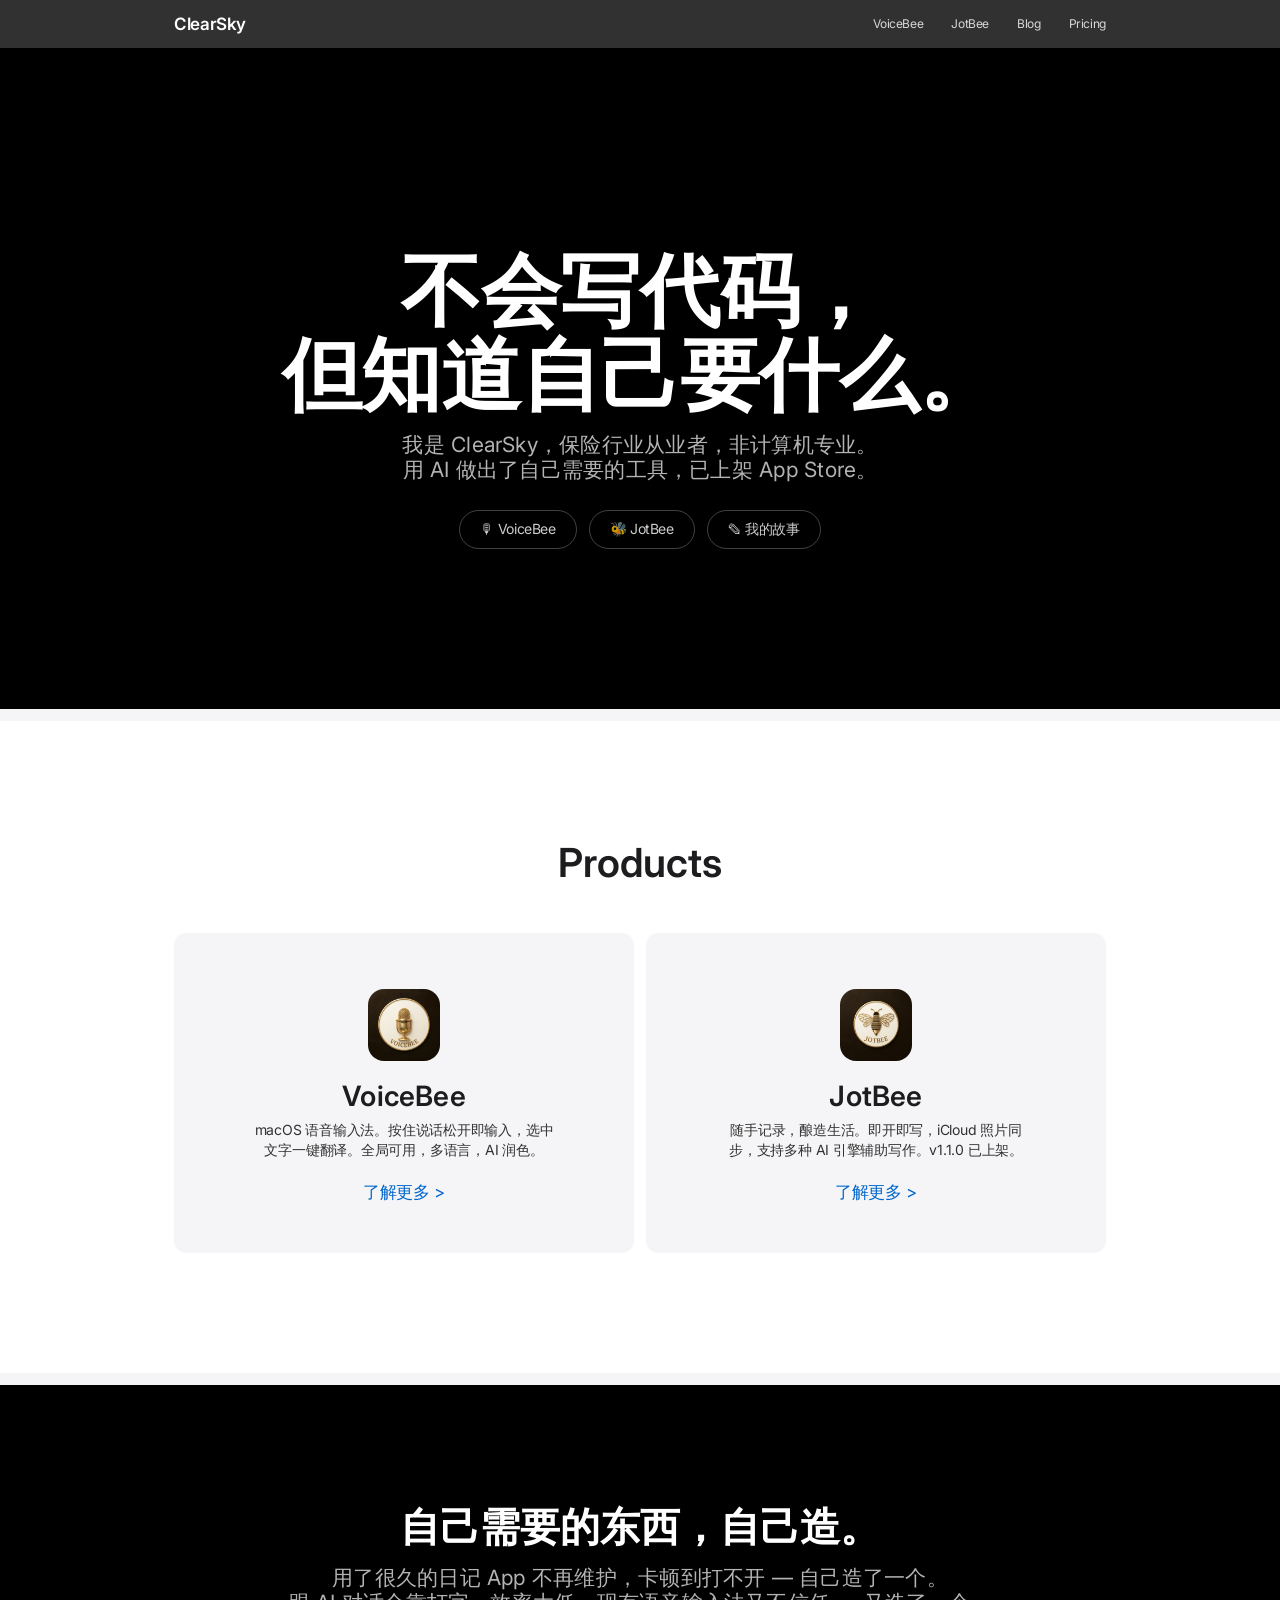
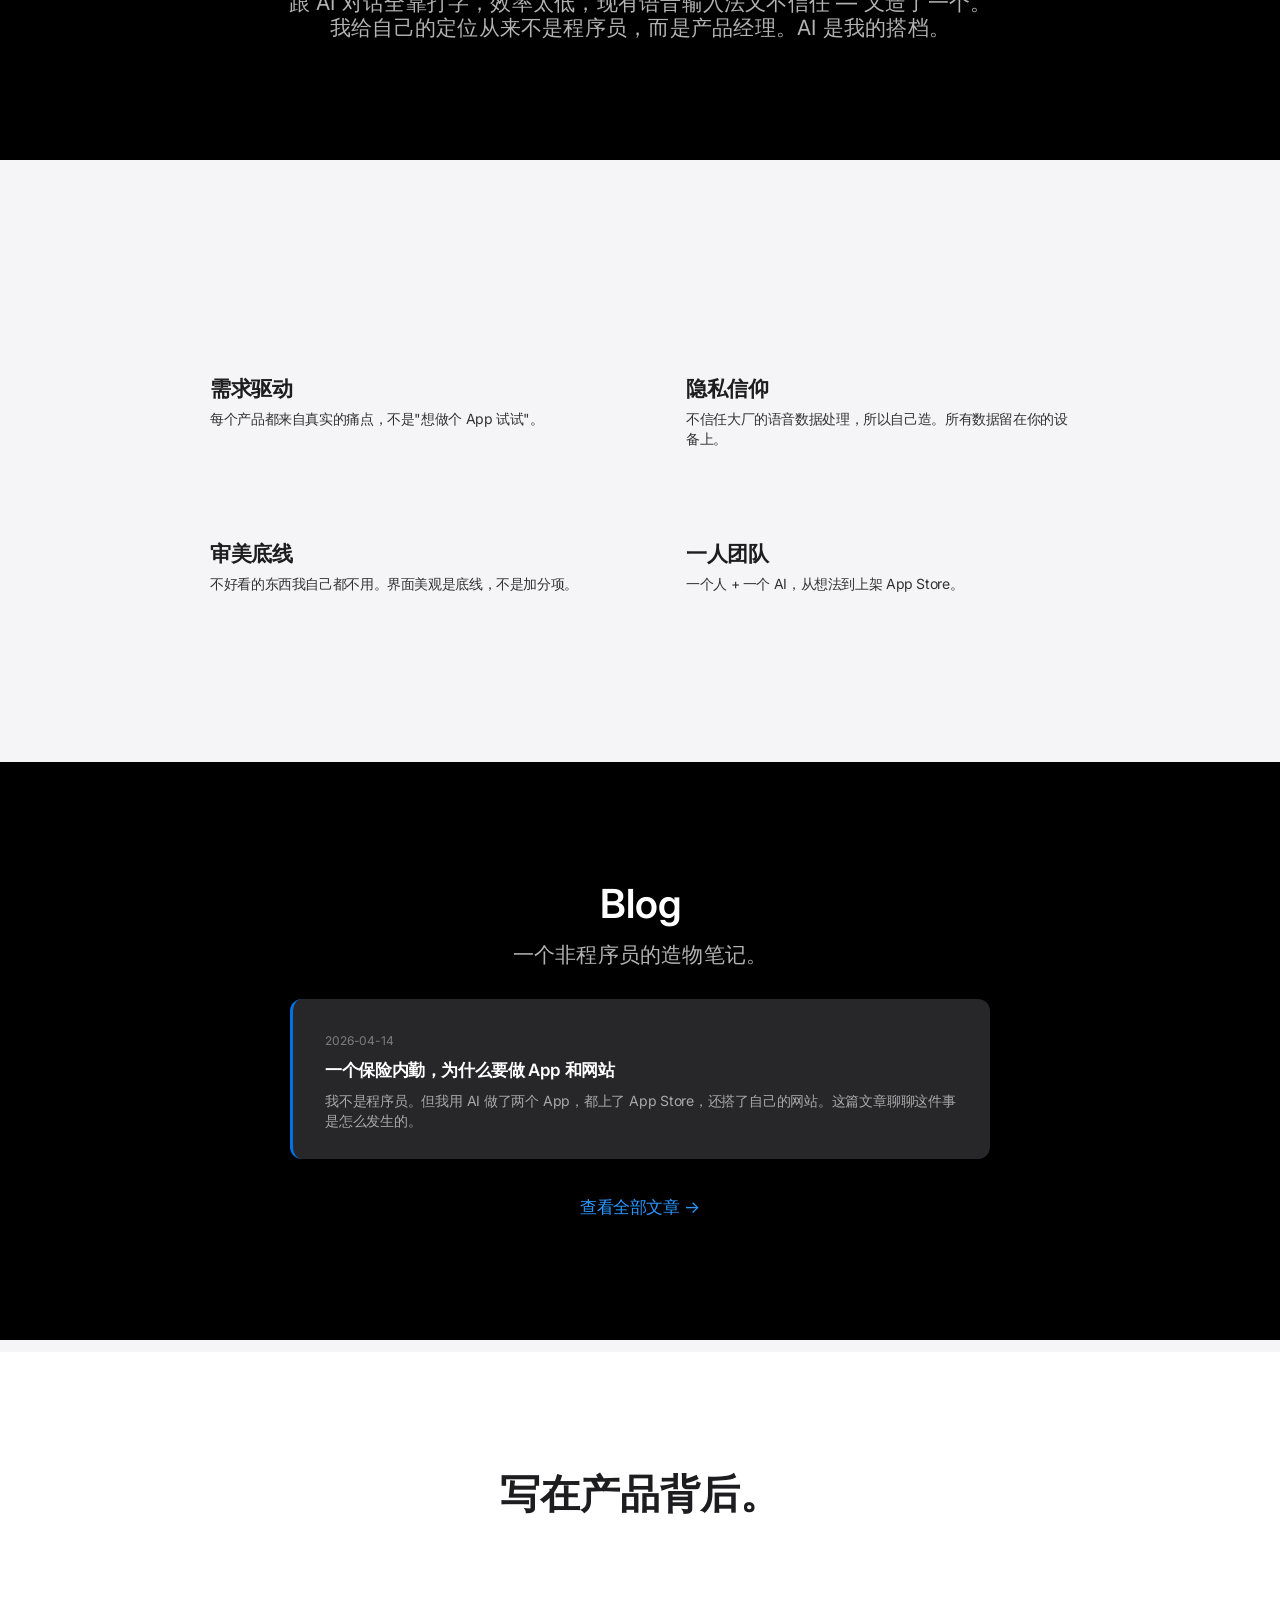
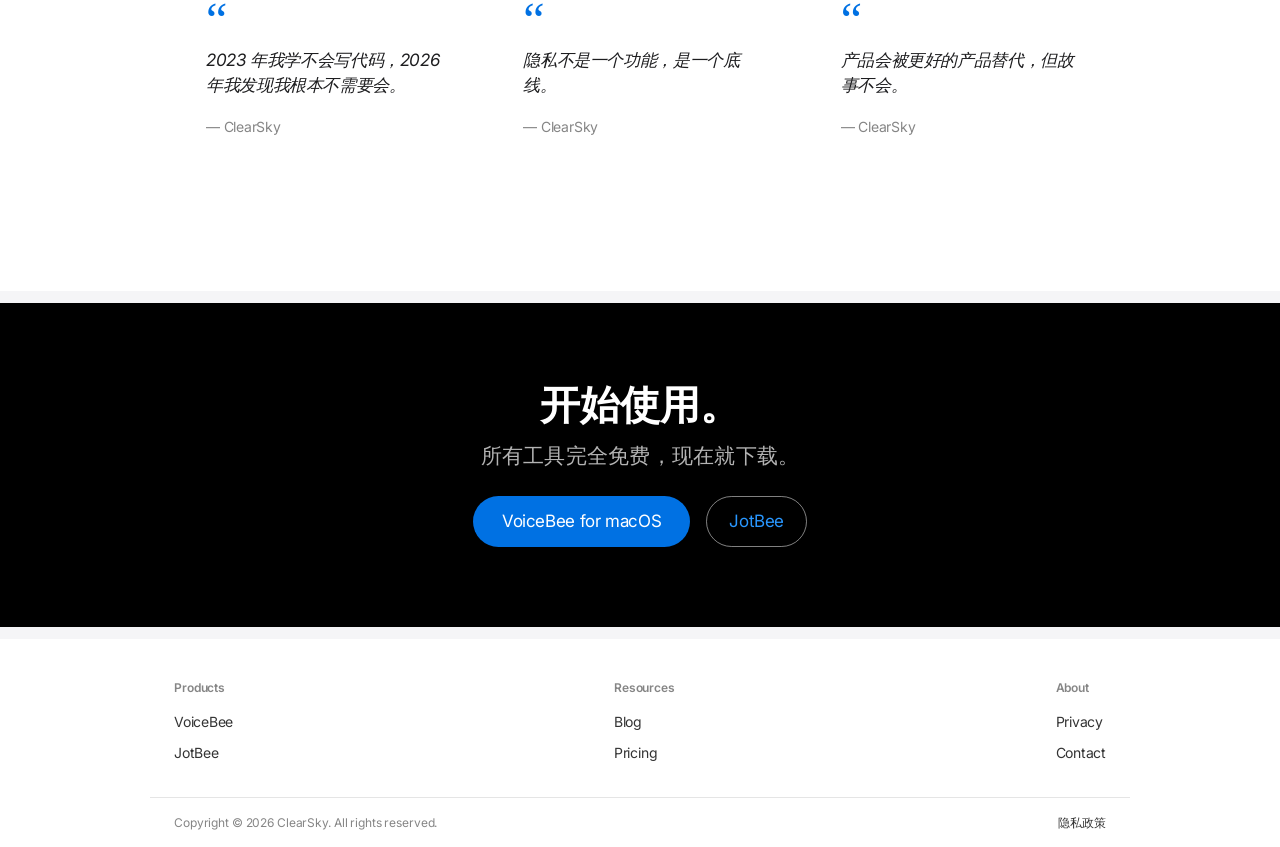
==== index.html @ c4573d0b "JotBee v1.1.0 产品描述更新：iCloud照片同步 Co-Authored-By: Claude Opus 4.6 <noreply@anthropic.com>" ====
<!DOCTYPE html>
<html lang="zh-CN">
<head>
    <meta charset="UTF-8">
    <meta name="viewport" content="width=device-width, initial-scale=1.0">
    <title>ClearSky — 不会写代码，但知道自己要什么</title>
    <meta name="description" content="ClearSky，保险行业从业者，非计算机专业。不会写代码，用 AI 做出了自己需要的工具。VoiceBee 语音输入法、JotBee 日记 App，已上架 App Store。">
    <meta name="keywords" content="ClearSky,AI开发,非程序员做App,VoiceBee,JotBee,语音输入法,日记app,AI时代,职业转型">
    <link rel="icon" href="/favicon.svg" type="image/svg+xml">
    <link rel="apple-touch-icon" href="/apple-touch-icon.png">
    <meta name="theme-color" content="#000000">
    <link rel="canonical" href="https://tangzhihong.com/">
    <meta property="og:title" content="ClearSky — 不会写代码，但知道自己要什么">
    <meta property="og:description" content="非科班，不会写代码，用 AI 做出了上架 App Store 的产品。">
    <meta property="og:type" content="website">
    <meta property="og:url" content="https://tangzhihong.com/">
    <meta property="og:image" content="https://tangzhihong.com/og-image.svg">
    <meta property="og:site_name" content="ClearSky">
    <meta property="og:locale" content="zh_CN">
    <meta name="twitter:card" content="summary_large_image">
    <meta name="twitter:title" content="ClearSky — 不会写代码，但知道自己要什么">
    <meta name="twitter:description" content="非科班，不会写代码，用 AI 做出了上架 App Store 的产品。">
    <meta name="twitter:image" content="https://tangzhihong.com/og-image.svg">
    <link rel="stylesheet" href="style.css">
</head>
<body>

    <a href="#main" class="skip-nav">跳到主要内容</a>

    <div class="nav"><div class="nav-inner">
        <a href="./" class="nav-logo">ClearSky</a>
        <button class="nav-toggle" aria-label="Menu"><span></span><span></span><span></span></button>
        <div class="nav-links">
            <a href="voicebee/">VoiceBee</a>
            <a href="https://jotbee.app">JotBee</a>
            <a href="blog/">Blog</a>
            <a href="pricing/">Pricing</a>
        </div>
    </div></div>

    <main id="main">

    <!-- Hero — Dark -->
    <div class="section section-dark">
        <div class="section-inner">
            <div class="hero">
                <h1 class="headline-hero">不会写代码，<br>但知道自己要什么。</h1>
                <p class="subtitle">我是 ClearSky，保险行业从业者，非计算机专业。<br>用 AI 做出了自己需要的工具，已上架 App Store。</p>
                <div class="hero-products">
                    <a href="voicebee/" class="hero-product-tag">&#127897; VoiceBee</a>
                    <a href="https://jotbee.app" class="hero-product-tag">&#128029; JotBee</a>
                    <a href="blog/hello-world.html" class="hero-product-tag">&#9998; 我的故事</a>
                </div>
            </div>
        </div>
    </div>

    <!-- Products — White -->
    <div class="section section-white">
        <div class="section-inner">
            <h2 class="headline-section">Products</h2>
            <div class="product-tiles">
                <a href="voicebee/" class="product-tile">
                    <img src="voicebee/icon-web.png" alt="VoiceBee" class="product-tile-appicon">
                    <h3>VoiceBee</h3>
                    <p>macOS 语音输入法。按住说话松开即输入，选中文字一键翻译。全局可用，多语言，AI 润色。</p>
                    <span class="tile-link">了解更多 &gt;</span>
                </a>
                <a href="https://jotbee.app" class="product-tile">
                    <img src="babyjournal/icon-web.png" alt="JotBee" class="product-tile-appicon">
                    <h3>JotBee</h3>
                    <p>随手记录，酿造生活。即开即写，iCloud 照片同步，支持多种 AI 引擎辅助写作。v1.1.0 已上架。</p>
                    <span class="tile-link">了解更多 &gt;</span>
                </a>
            </div>
        </div>
    </div>

    <!-- About — Dark (价值主张) -->
    <div class="section section-dark">
        <div class="section-inner fade-in">
            <h2 class="headline-section">自己需要的东西，自己造。</h2>
            <p class="subtitle">用了很久的日记 App 不再维护，卡顿到打不开 — 自己造了一个。<br>跟 AI 对话全靠打字，效率太低，现有语音输入法又不信任 — 又造了一个。<br>我给自己的定位从来不是程序员，而是产品经理。AI 是我的搭档。</p>
        </div>
    </div>

    <!-- Values — Light (参考型网格) -->
    <div class="section section-light">
        <div class="section-inner">
            <div class="values-grid">
                <div class="value-card">
                    <h3>需求驱动</h3>
                    <p>每个产品都来自真实的痛点，不是"想做个 App 试试"。</p>
                </div>
                <div class="value-card">
                    <h3>隐私信仰</h3>
                    <p>不信任大厂的语音数据处理，所以自己造。所有数据留在你的设备上。</p>
                </div>
                <div class="value-card">
                    <h3>审美底线</h3>
                    <p>不好看的东西我自己都不用。界面美观是底线，不是加分项。</p>
                </div>
                <div class="value-card">
                    <h3>一人团队</h3>
                    <p>一个人 + 一个 AI，从想法到上架 App Store。</p>
                </div>
            </div>
        </div>
    </div>

    <!-- Blog — Dark -->
    <div class="section section-dark">
        <div class="section-inner">
            <h2 class="headline-section">Blog</h2>
            <p class="subtitle">一个非程序员的造物笔记。</p>
            <div class="blog-list">
                <a href="blog/hello-world.html" class="blog-item">
                    <span class="blog-date">2026-04-14</span>
                    <h3>一个保险内勤，为什么要做 App 和网站</h3>
                    <p>我不是程序员。但我用 AI 做了两个 App，都上了 App Store，还搭了自己的网站。这篇文章聊聊这件事是怎么发生的。</p>
                </a>
            </div>
            <a href="blog/" class="link-more" style="margin-top:24px">查看全部文章 &rarr;</a>
        </div>
    </div>

    <!-- Quotes — White -->
    <div class="section section-white">
        <div class="section-inner">
            <h2 class="headline-section">写在产品背后。</h2>
            <div class="testimonials">
                <div class="testimonial-item">
                    <div class="testimonial-quote">&ldquo;</div>
                    <p class="testimonial-text">2023 年我学不会写代码，2026 年我发现我根本不需要会。</p>
                    <span class="testimonial-name">— ClearSky</span>
                </div>
                <div class="testimonial-item">
                    <div class="testimonial-quote">&ldquo;</div>
                    <p class="testimonial-text">隐私不是一个功能，是一个底线。</p>
                    <span class="testimonial-name">— ClearSky</span>
                </div>
                <div class="testimonial-item">
                    <div class="testimonial-quote">&ldquo;</div>
                    <p class="testimonial-text">产品会被更好的产品替代，但故事不会。</p>
                    <span class="testimonial-name">— ClearSky</span>
                </div>
            </div>
        </div>
    </div>

    <!-- CTA — Dark -->
    <div class="section section-dark" style="padding:80px 0">
        <div class="section-inner" style="text-align:center">
            <h2 class="headline-section">开始使用。</h2>
            <p class="subtitle">所有工具完全免费，现在就下载。</p>
            <div class="cta-group">
                <a href="voicebee/" class="btn-primary">VoiceBee for macOS</a>
                <a href="https://jotbee.app" class="btn-pill">JotBee</a>
            </div>
        </div>
    </div>

    </main>

    <!-- Footer -->
    <div class="footer">
        <div class="footer-inner">
            <div class="footer-col">
                <h4>Products</h4>
                <a href="voicebee/">VoiceBee</a>
                <a href="https://jotbee.app">JotBee</a>
            </div>
            <div class="footer-col">
                <h4>Resources</h4>
                <a href="blog/">Blog</a>
                <a href="pricing/">Pricing</a>
            </div>
            <div class="footer-col">
                <h4>About</h4>
                <a href="privacy.html">Privacy</a>
                <a href="mailto:hi@tangzhihong.com">Contact</a>
            </div>
        </div>
        <div class="footer-legal">
            <span>Copyright &copy; 2026 ClearSky. All rights reserved.</span>
            <div class="footer-legal-links">
                <a href="privacy.html">隐私政策</a>
            </div>
        </div>
    </div>

    <script>
    const obs = new IntersectionObserver((entries) => {
        entries.forEach(e => { if (e.isIntersecting) { e.target.classList.add('visible'); obs.unobserve(e.target) } })
    }, { threshold: 0.15 });
    document.querySelectorAll('.fade-in').forEach(el => obs.observe(el));
    const toggle = document.querySelector('.nav-toggle');
    const links = document.querySelector('.nav-links');
    if (toggle) toggle.addEventListener('click', () => { toggle.classList.toggle('open'); links.classList.toggle('open') });
    </script>
</body>
</html>
---- style.css ----
/* ===== Apple-Inspired Design System ===== */
/* Reference: DESIGN.md — SF Pro, cinematic sections, binary light/dark rhythm */

@import url('https://fonts.googleapis.com/css2?family=Inter:wght@300;400;500;600;700&display=swap');

*, *::before, *::after { margin: 0; padding: 0; box-sizing: border-box }

:root {
    /* Apple Color System */
    --black: #000000;
    --white: #ffffff;
    --gray-bg: #f5f5f7;
    --text-primary: #1d1d1f;
    --text-secondary: rgba(0, 0, 0, 0.8);
    --text-tertiary: rgba(0, 0, 0, 0.48);
    --accent: #0071e3;
    --accent-hover: #0077ed;
    --link-light: #0066cc;
    --link-dark: #2997ff;

    /* Surfaces */
    --dark-surface: #1d1d1f;
    --card-shadow: rgba(0, 0, 0, 0.22) 3px 5px 30px 0px;

    /* Typography — SF Pro fallback chain */
    --font-display: 'SF Pro Display', 'Inter', -apple-system, BlinkMacSystemFont, 'Helvetica Neue', sans-serif;
    --font-text: 'SF Pro Text', 'Inter', -apple-system, BlinkMacSystemFont, 'Helvetica Neue', sans-serif;

    /* Layout */
    --max-width: 980px;
    --section-padding: 120px 0;
}

html { scroll-behavior: smooth }

body {
    font-family: var(--font-text);
    font-size: 17px;
    line-height: 1.47;
    letter-spacing: -0.374px;
    color: var(--text-primary);
    background: var(--gray-bg);
    -webkit-font-smoothing: antialiased;
    -moz-osx-font-smoothing: grayscale;
}

a { color: inherit; text-decoration: none }
img { max-width: 100%; height: auto; display: block }

/* ===== Skip Navigation (Accessibility) ===== */

.skip-nav {
    position: absolute;
    top: -100%;
    left: 16px;
    z-index: 200;
    background: var(--accent);
    color: var(--white);
    padding: 8px 16px;
    border-radius: 0 0 8px 8px;
    font-size: 14px;
    font-weight: 600;
    transition: top .2s;
}

.skip-nav:focus { top: 0 }

/* ===== Navigation — Glass Effect ===== */

.nav {
    position: sticky;
    top: 0;
    z-index: 100;
    background: rgba(0, 0, 0, 0.8);
    backdrop-filter: saturate(180%) blur(20px);
    -webkit-backdrop-filter: saturate(180%) blur(20px);
    height: 48px;
}

.nav-inner {
    max-width: var(--max-width);
    margin: 0 auto;
    padding: 0 24px;
    height: 48px;
    display: flex;
    align-items: center;
    justify-content: space-between;
}

.nav-logo {
    font-family: var(--font-display);
    font-size: 17px;
    font-weight: 600;
    color: var(--white);
    letter-spacing: -0.374px;
}

.nav-links { display: flex; gap: 28px }

.nav-links a {
    font-size: 12px;
    font-weight: 400;
    color: rgba(255, 255, 255, 0.8);
    transition: color .2s;
}

.nav-links a:hover { color: var(--white) }
.nav-links a.active { color: var(--white) }

/* ===== Sections — Content-Driven Layout ===== */

.section {
    padding: var(--section-padding);
    text-align: center;
}

.section + .section { margin-top: 12px }
.nav + .section { margin-top: 0 }
.product-nav + .section { margin-top: 0 }

.section-dark {
    background: var(--black);
    color: var(--white);
}

.section-light {
    background: var(--gray-bg);
    color: var(--text-primary);
}

.section-white {
    background: var(--white);
    color: var(--text-primary);
}

.section-inner {
    max-width: var(--max-width);
    margin: 0 auto;
    padding: 0 24px;
}

/* ===== Typography — Apple Hierarchy ===== */

.headline-hero {
    font-family: var(--font-display);
    font-size: 80px;
    font-weight: 600;
    line-height: 1.05;
    letter-spacing: -0.4px;
}

.headline-section {
    font-family: var(--font-display);
    font-size: 40px;
    font-weight: 600;
    line-height: 1.10;
    letter-spacing: normal;
    margin-bottom: 16px;
}

.headline-tile {
    font-family: var(--font-display);
    font-size: 28px;
    font-weight: 400;
    line-height: 1.14;
    letter-spacing: 0.196px;
}

.subtitle {
    font-family: var(--font-display);
    font-size: 21px;
    font-weight: 400;
    line-height: 1.19;
    letter-spacing: 0.231px;
    margin-top: 12px;
}

.section-dark .subtitle { color: rgba(255, 255, 255, 0.7) }
.section-light .subtitle,
.section-white .subtitle { color: var(--text-secondary) }

.body-text {
    font-family: var(--font-text);
    font-size: 17px;
    font-weight: 400;
    line-height: 1.47;
    letter-spacing: -0.374px;
}

.caption {
    font-family: var(--font-text);
    font-size: 14px;
    font-weight: 400;
    line-height: 1.43;
    letter-spacing: -0.224px;
    color: var(--text-tertiary);
}

.section-dark .caption { color: rgba(255, 255, 255, 0.5) }

/* ===== Hero ===== */

.hero {
    padding: 80px 0 40px;
    text-align: center;
}

.hero .headline-hero { margin-bottom: 0 }

.hero .subtitle {
    margin-top: 16px;
    max-width: 600px;
    margin-left: auto;
    margin-right: auto;
}

.hero-screenshot {
    margin-top: 48px;
    max-width: 90%;
    margin-left: auto;
    margin-right: auto;
}

.hero-screenshot img {
    width: 100%;
    border-radius: 8px;
    box-shadow: var(--card-shadow);
}

.app-icon-hero {
    width: 96px;
    height: 96px;
    border-radius: 22px;
    margin: 0 auto 24px;
    display: block;
}

/* ===== Buttons & CTAs ===== */

.cta-group {
    display: flex;
    justify-content: center;
    gap: 16px;
    margin-top: 28px;
    flex-wrap: wrap;
}

.btn-primary {
    display: inline-flex;
    align-items: center;
    gap: 8px;
    font-family: var(--font-text);
    font-size: 17px;
    font-weight: 400;
    color: var(--white);
    background: var(--accent);
    padding: 12px 28px;
    border-radius: 980px;
    border: 1px solid transparent;
    transition: background .3s;
    cursor: pointer;
}

.btn-primary:hover { background: var(--accent-hover) }

.btn-primary svg { width: 15px; height: 15px }

.btn-dark {
    background: var(--dark-surface);
    color: var(--white);
}

.btn-dark:hover { background: #2d2d2f }

.btn-pill {
    display: inline-flex;
    align-items: center;
    gap: 6px;
    font-family: var(--font-text);
    font-size: 17px;
    font-weight: 400;
    padding: 8px 22px;
    border-radius: 980px;
    border: 1px solid var(--link-light);
    color: var(--link-light);
    background: transparent;
    transition: all .2s;
    cursor: pointer;
}

.btn-pill:hover {
    background: var(--accent);
    color: var(--white);
    border-color: var(--accent);
}

.section-dark .btn-pill {
    border-color: rgba(255, 255, 255, 0.5);
    color: var(--link-dark);
}

.section-dark .btn-pill:hover {
    background: var(--white);
    color: var(--black);
    border-color: var(--white);
}

.link-more {
    font-size: 17px;
    color: var(--link-light);
    display: inline-flex;
    align-items: center;
    gap: 4px;
    margin-top: 16px;
}

.link-more:hover { text-decoration: underline }

.section-dark .link-more { color: var(--link-dark) }

.meta { font-size: 12px; color: var(--text-tertiary); margin-top: 8px }
.section-dark .meta { color: rgba(255, 255, 255, 0.4) }

/* ===== Screenshot Display ===== */

.screenshot-showcase {
    margin-top: 56px;
    max-width: 100%;
}

.screenshot-showcase img {
    width: 100%;
    max-width: 800px;
    margin: 0 auto;
    border-radius: 8px;
}

.section-dark .screenshot-showcase img {
    box-shadow: none;
}

.section-light .screenshot-showcase img,
.section-white .screenshot-showcase img {
    box-shadow: var(--card-shadow);
}

.screenshot-grid {
    display: grid;
    grid-template-columns: 1fr 1fr;
    gap: 32px;
    margin-top: 48px;
    align-items: start;
}

.screenshot-grid img {
    width: 100%;
    max-width: 280px;
    margin: 0 auto;
    border-radius: 8px;
}

.screenshot-caption {
    font-size: 14px;
    color: var(--text-tertiary);
    margin-top: 12px;
    letter-spacing: -0.224px;
}

.section-dark .screenshot-caption { color: rgba(255, 255, 255, 0.5) }

/* ===== Feature Grid — Minimal ===== */

.features-grid {
    display: grid;
    grid-template-columns: repeat(3, 1fr);
    gap: 20px;
    text-align: left;
    margin-top: 48px;
}

.feature-item {
    padding: 32px;
    background: var(--white);
    border-radius: 12px;
    transition: transform .3s, box-shadow .3s;
}

.feature-item:hover {
    transform: translateY(-4px);
    box-shadow: 0 8px 24px rgba(0, 0, 0, 0.12);
}

.section-dark .feature-item {
    background: #272729;
}

.feature-icon {
    font-size: 28px;
    margin-bottom: 16px;
}

.feature-title {
    font-family: var(--font-display);
    font-size: 21px;
    font-weight: 600;
    line-height: 1.19;
    letter-spacing: 0.231px;
    margin-bottom: 8px;
}

.feature-desc {
    font-size: 14px;
    line-height: 1.43;
    letter-spacing: -0.224px;
    color: var(--text-secondary);
}

.section-dark .feature-desc { color: rgba(255, 255, 255, 0.6) }

/* ===== Values / Selling Points ===== */

.values-grid {
    display: grid;
    grid-template-columns: 1fr 1fr;
    gap: 20px;
    margin-top: 48px;
    text-align: left;
}

.value-card {
    padding: 36px;
    border-radius: 12px;
    background: var(--gray-bg);
}

.section-dark .value-card {
    background: #272729;
}

.value-card h3 {
    font-family: var(--font-display);
    font-size: 21px;
    font-weight: 600;
    line-height: 1.19;
    margin-bottom: 8px;
}

.value-card p {
    font-size: 14px;
    line-height: 1.43;
    color: var(--text-secondary);
}

.section-dark .value-card p { color: rgba(255, 255, 255, 0.6) }

/* ===== Steps ===== */

.steps-list {
    max-width: 600px;
    margin: 48px auto 0;
    counter-reset: s;
    text-align: left;
}

.step-row {
    display: flex;
    gap: 20px;
    padding: 24px 0;
    border-bottom: 1px solid rgba(0, 0, 0, 0.1);
}

.section-dark .step-row { border-color: rgba(255, 255, 255, 0.1) }
.step-row:last-child { border-bottom: none }

.step-num {
    counter-increment: s;
    flex-shrink: 0;
    width: 36px;
    height: 36px;
    border-radius: 50%;
    background: var(--accent);
    color: var(--white);
    display: flex;
    align-items: center;
    justify-content: center;
    font-size: 14px;
    font-weight: 600;
}

.step-num::after { content: counter(s) }

.step-text h3 {
    font-size: 17px;
    font-weight: 600;
    letter-spacing: -0.374px;
    margin-bottom: 4px;
}

.step-text p {
    font-size: 14px;
    color: var(--text-secondary);
    letter-spacing: -0.224px;
    line-height: 1.43;
}

.section-dark .step-text p { color: rgba(255, 255, 255, 0.6) }

/* ===== Getting Started ===== */

ol.gs {
    max-width: 600px;
    margin: 32px auto 0;
    padding-left: 24px;
    text-align: left;
}

ol.gs li {
    font-size: 17px;
    line-height: 2.2;
    letter-spacing: -0.374px;
}

code {
    font-family: 'SF Mono', Monaco, monospace;
    font-size: 14px;
    background: var(--gray-bg);
    padding: 2px 6px;
    border-radius: 4px;
}

.section-dark code {
    background: #272729;
}

/* ===== Changelog ===== */

.changelog {
    max-width: 700px;
    margin: 32px auto 0;
    text-align: left;
}

.cl-entry {
    padding: 24px 28px;
    background: var(--gray-bg);
    border-radius: 12px;
    margin-bottom: 12px;
}

.section-dark .cl-entry { background: #272729 }

.cl-entry h3 {
    font-size: 17px;
    font-weight: 600;
    margin-bottom: 12px;
    display: flex;
    align-items: center;
    gap: 10px;
    letter-spacing: -0.374px;
}

.cl-date {
    font-size: 12px;
    font-weight: 400;
    color: var(--text-tertiary);
}

.section-dark .cl-date { color: rgba(255, 255, 255, 0.4) }

.cl-entry ul { list-style: none; padding: 0 }

.cl-entry li {
    font-size: 14px;
    color: var(--text-secondary);
    line-height: 2;
    padding-left: 18px;
    position: relative;
    letter-spacing: -0.224px;
}

.section-dark .cl-entry li { color: rgba(255, 255, 255, 0.6) }

.cl-entry li::before {
    content: '\2022';
    position: absolute;
    left: 4px;
    color: var(--accent);
    font-weight: 700;
}

/* ===== Product Cards (Homepage) ===== */

.product-card {
    display: flex;
    align-items: center;
    gap: 24px;
    padding: 36px;
    background: var(--gray-bg);
    border-radius: 12px;
    margin-bottom: 16px;
    transition: box-shadow .3s;
    text-decoration: none;
    color: var(--text-primary);
}

.product-card:hover { box-shadow: var(--card-shadow) }

.product-icon {
    width: 56px;
    height: 56px;
    border-radius: 14px;
    display: flex;
    align-items: center;
    justify-content: center;
    font-size: 24px;
    flex-shrink: 0;
    background: var(--white);
}

.product-body { flex: 1; min-width: 0; text-align: left }

.product-body h3 {
    font-family: var(--font-display);
    font-size: 21px;
    font-weight: 600;
    line-height: 1.19;
    margin-bottom: 6px;
}

.product-body p {
    font-size: 14px;
    color: var(--text-secondary);
    line-height: 1.43;
    letter-spacing: -0.224px;
}

.product-arrow {
    color: var(--accent);
    font-size: 20px;
    flex-shrink: 0;
}

/* ===== Product Tiles (Homepage Grid) ===== */

.product-tiles {
    display: grid;
    grid-template-columns: 1fr 1fr;
    gap: 12px;
    margin-top: 48px;
}

.product-tile {
    display: flex;
    flex-direction: column;
    align-items: center;
    text-align: center;
    padding: 56px 40px 48px;
    background: var(--gray-bg);
    border-radius: 12px;
    transition: box-shadow .3s;
    text-decoration: none;
    color: var(--text-primary);
}

.product-tile:hover { box-shadow: var(--card-shadow) }

.product-tile-icon {
    font-size: 56px;
    margin-bottom: 20px;
}

.product-tile-appicon {
    width: 72px;
    height: 72px;
    border-radius: 16px;
    margin-bottom: 20px;
}

.product-tile h3 {
    font-family: var(--font-display);
    font-size: 28px;
    font-weight: 600;
    line-height: 1.14;
    letter-spacing: 0.196px;
    margin-bottom: 8px;
}

.product-tile p {
    font-size: 14px;
    color: var(--text-secondary);
    line-height: 1.43;
    letter-spacing: -0.224px;
    max-width: 300px;
    margin-bottom: 20px;
}

.tile-link {
    font-size: 17px;
    color: var(--link-light);
    margin-top: auto;
}

.product-tile:hover .tile-link { text-decoration: underline }

/* ===== Hero Product Tags ===== */

.hero-products {
    display: flex;
    justify-content: center;
    gap: 12px;
    margin-top: 28px;
}

.hero-product-tag {
    display: inline-flex;
    align-items: center;
    gap: 6px;
    padding: 8px 20px;
    border-radius: 980px;
    border: 1px solid rgba(255, 255, 255, 0.25);
    font-size: 14px;
    color: rgba(255, 255, 255, 0.8);
    transition: all .2s;
}

.hero-product-tag:hover {
    background: rgba(255, 255, 255, 0.1);
    border-color: rgba(255, 255, 255, 0.4);
    color: var(--white);
}

/* ===== Testimonials ===== */

.testimonials { display: grid; grid-template-columns: 1fr 1fr 1fr; gap: 20px; margin-top: 48px }

.testimonial-item {
    padding: 32px;
    border-radius: 12px;
    text-align: left;
}

.section-light .testimonial-item { background: var(--white) }
.section-dark .testimonial-item { background: #272729 }

.testimonial-quote {
    font-family: Georgia, 'Times New Roman', serif;
    font-size: 48px;
    line-height: 1;
    color: var(--accent);
    margin-bottom: 4px;
}

.testimonial-text {
    font-size: 17px;
    font-style: italic;
    line-height: 1.47;
    letter-spacing: -0.374px;
    margin-bottom: 16px;
}

.testimonial-name {
    font-size: 14px;
    color: var(--text-tertiary);
    letter-spacing: -0.224px;
}

.section-dark .testimonial-name { color: rgba(255, 255, 255, 0.4) }

/* ===== Blog ===== */

.blog-list { margin-top: 32px; max-width: 700px; margin-left: auto; margin-right: auto }

.blog-item {
    display: block;
    padding: 28px 32px;
    background: var(--gray-bg);
    border-radius: 12px;
    margin-bottom: 12px;
    transition: box-shadow .3s;
    text-decoration: none;
    color: var(--text-primary);
    text-align: left;
    border-left: 3px solid var(--accent);
}

.blog-item:hover { box-shadow: var(--card-shadow) }

.section-dark .blog-item {
    background: #272729;
    color: var(--white);
}

.section-dark .blog-item .blog-date { color: rgba(255, 255, 255, 0.4) }
.section-dark .blog-item p { color: rgba(255, 255, 255, 0.6) }
.section-dark .blog-item:hover { box-shadow: 0 8px 24px rgba(0, 0, 0, 0.4) }

.blog-date {
    font-size: 12px;
    color: var(--text-tertiary);
    letter-spacing: -0.12px;
}

.blog-item h3 {
    font-size: 17px;
    font-weight: 600;
    margin: 6px 0 8px;
    letter-spacing: -0.374px;
}

.blog-item p {
    font-size: 14px;
    color: var(--text-secondary);
    line-height: 1.43;
    letter-spacing: -0.224px;
}

/* ===== Blog Post ===== */

.post-hero {
    background: var(--dark-surface);
    color: var(--white);
    padding: 100px 24px 60px;
    text-align: center;
}

.post-hero .blog-date {
    font-size: 14px;
    color: rgba(255, 255, 255, 0.48);
    margin-bottom: 16px;
}

.post-hero h1 {
    font-family: var(--font-display);
    font-size: 44px;
    font-weight: 600;
    line-height: 1.10;
    max-width: 680px;
    margin: 0 auto 20px;
}

.post-hero .post-subtitle {
    font-size: 19px;
    line-height: 1.5;
    color: rgba(255, 255, 255, 0.7);
    max-width: 540px;
    margin: 0 auto;
}

.blog-post {
    max-width: 700px;
    margin: 0 auto;
    padding: 60px 24px 0;
}

.post-body p {
    font-size: 17px;
    line-height: 1.76;
    letter-spacing: -0.374px;
    margin-bottom: 24px;
}

.post-body h2 {
    font-family: var(--font-display);
    font-size: 28px;
    font-weight: 600;
    line-height: 1.14;
    margin-top: 56px;
    margin-bottom: 20px;
}

.post-body a { color: var(--link-light) }
.post-body a:hover { text-decoration: underline }

.post-body strong {
    font-weight: 600;
    color: var(--text-primary);
}

.post-body hr {
    border: none;
    width: 60px;
    height: 1px;
    background: var(--text-tertiary);
    margin: 48px auto;
}

.post-body blockquote {
    border-left: 3px solid var(--accent);
    margin: 32px 0;
    padding: 16px 24px;
    background: var(--gray-bg);
    border-radius: 0 8px 8px 0;
}

.post-body blockquote p {
    font-size: 18px;
    line-height: 1.6;
    margin-bottom: 0;
    color: var(--text-primary);
}

.post-body ul {
    margin: 20px 0 28px;
    padding-left: 24px;
}

.post-body li {
    font-size: 17px;
    line-height: 1.76;
    margin-bottom: 10px;
    color: var(--text-secondary);
}

.post-body li::marker {
    color: var(--accent);
}

.post-signature {
    text-align: right;
    color: var(--text-tertiary);
    font-size: 15px;
    margin-top: 48px;
    padding-top: 24px;
    border-top: 1px solid rgba(0, 0, 0, 0.08);
}

.post-nav { padding: 32px 0 }

/* ===== Pricing ===== */

.pricing-grid { display: grid; grid-template-columns: repeat(3, 1fr); gap: 20px }

.pc {
    position: relative;
    padding: 40px 32px;
    border-radius: 12px;
    background: var(--white);
    text-align: center;
    transition: box-shadow .3s;
}

.section-light .pc { background: var(--white) }
.pc:hover { box-shadow: var(--card-shadow) }

.pc-hl { outline: 2px solid var(--accent) }

.pc-badge {
    position: absolute;
    top: -11px;
    left: 50%;
    transform: translateX(-50%);
    font-size: 12px;
    font-weight: 600;
    background: var(--accent);
    color: var(--white);
    padding: 3px 14px;
    border-radius: 980px;
    letter-spacing: -0.12px;
}

.pc h3 { font-size: 21px; font-weight: 600; margin-bottom: 4px }
.pc .desc { font-size: 14px; color: var(--text-secondary); margin-bottom: 24px }

.pc .price {
    font-family: var(--font-display);
    font-size: 56px;
    font-weight: 600;
    line-height: 1.07;
    letter-spacing: -0.28px;
}

.pc .note { font-size: 12px; color: var(--text-tertiary); margin-top: 6px; margin-bottom: 28px }
.pc ul { list-style: none; text-align: left; margin-bottom: 8px }

.pc li {
    font-size: 14px;
    line-height: 2.4;
    padding-left: 20px;
    position: relative;
    letter-spacing: -0.224px;
}

.pc li::before {
    content: '\2713';
    position: absolute;
    left: 0;
    color: var(--accent);
    font-weight: 600;
}

.btn-full { width: 100%; margin-top: 20px }

/* ===== FAQ ===== */

.faq-list {
    max-width: 700px;
    margin: 32px auto 0;
    text-align: left;
}

.faq-item {
    padding: 20px 0;
    border-bottom: 1px solid rgba(0, 0, 0, 0.1);
}

.section-dark .faq-item { border-color: rgba(255, 255, 255, 0.1) }

.faq-item:first-child { border-top: 1px solid rgba(0, 0, 0, 0.1) }
.section-dark .faq-item:first-child { border-top-color: rgba(255, 255, 255, 0.1) }

.faq-item h3 { font-size: 17px; font-weight: 600; margin-bottom: 6px; letter-spacing: -0.374px }
.faq-item p { font-size: 14px; color: var(--text-secondary); line-height: 1.43; letter-spacing: -0.224px }

.section-dark .faq-item p { color: rgba(255, 255, 255, 0.6) }

/* ===== Product Sub-Nav ===== */

.product-nav {
    position: sticky;
    top: 48px;
    z-index: 99;
    background: rgba(255, 255, 255, 0.8);
    backdrop-filter: saturate(180%) blur(20px);
    -webkit-backdrop-filter: saturate(180%) blur(20px);
    border-bottom: 1px solid rgba(0, 0, 0, 0.1);
    height: 44px;
}

.product-nav-inner {
    max-width: var(--max-width);
    margin: 0 auto;
    padding: 0 24px;
    height: 44px;
    display: flex;
    align-items: center;
    justify-content: space-between;
}

.product-nav-name {
    font-family: var(--font-display);
    font-size: 17px;
    font-weight: 600;
    color: var(--text-primary);
}

.product-nav-links {
    display: flex;
    gap: 24px;
}

.product-nav-links a {
    font-size: 12px;
    color: var(--text-secondary);
    transition: color .2s;
}

.product-nav-links a:hover { color: var(--accent) }

/* ===== Footer ===== */

.footer {
    background: var(--white);
    margin-top: 12px;
    padding: 40px 0 0;
}

.footer-inner {
    max-width: var(--max-width);
    margin: 0 auto;
    padding: 0 24px;
    display: flex;
    justify-content: space-between;
    align-items: flex-start;
}

.footer-col h4 {
    font-size: 12px;
    font-weight: 600;
    letter-spacing: -0.12px;
    color: var(--text-tertiary);
    margin-bottom: 10px;
}

.footer-col a {
    display: block;
    font-size: 14px;
    color: var(--text-secondary);
    line-height: 2.2;
    letter-spacing: -0.224px;
    transition: color .2s;
}

.footer-col a:hover { color: var(--accent) }

.footer-legal {
    max-width: var(--max-width);
    margin: 28px auto 0;
    padding: 16px 24px;
    border-top: 1px solid rgba(0, 0, 0, 0.1);
    display: flex;
    justify-content: space-between;
    align-items: center;
    font-size: 12px;
    color: var(--text-tertiary);
    letter-spacing: -0.12px;
}

.footer-legal a {
    color: var(--text-secondary);
    transition: color .2s;
}

.footer-legal a:hover { color: var(--accent) }

.footer-legal-links {
    display: flex;
    gap: 16px;
}

/* ===== VoiceBee Preview Mockup ===== */

.vj-preview-wrap {
    margin-top: 56px;
    display: flex;
    justify-content: center;
}

.vj-bubble {
    background: rgba(255, 255, 255, 0.15);
    backdrop-filter: blur(20px);
    -webkit-backdrop-filter: blur(20px);
    color: var(--white);
    padding: 20px 32px;
    border-radius: 20px;
    font-size: 21px;
    line-height: 1.4;
    max-width: 400px;
    text-align: center;
    animation: vj-fade 3s ease-in-out infinite;
}

@keyframes vj-fade {
    0%, 100% { opacity: .6 }
    50% { opacity: 1 }
}

.vj-status {
    display: flex;
    align-items: center;
    justify-content: center;
    gap: 8px;
    margin-top: 20px;
    font-size: 14px;
    color: rgba(255, 255, 255, 0.5);
}

.vj-dot {
    width: 8px;
    height: 8px;
    border-radius: 50%;
    background: #ff3b30;
    animation: vj-pulse 2s ease-in-out infinite;
}

@keyframes vj-pulse {
    0%, 100% { opacity: 1; transform: scale(1) }
    50% { opacity: .4; transform: scale(1.4) }
}

.vj-kbd {
    display: inline-flex;
    padding: 6px 16px;
    background: rgba(255, 255, 255, 0.1);
    border: 1px solid rgba(255, 255, 255, 0.2);
    border-radius: 8px;
    font-size: 14px;
    font-weight: 600;
    color: rgba(255, 255, 255, 0.7);
    margin-top: 16px;
}

/* ===== 404 ===== */

.container-404 {
    max-width: var(--max-width);
    margin: 0 auto;
    padding: 120px 24px;
    text-align: center;
}

/* ===== Privacy ===== */

.container-prose {
    max-width: 700px;
    margin: 0 auto;
    padding: 80px 24px;
}

.container-prose h1 {
    font-family: var(--font-display);
    font-size: 40px;
    font-weight: 600;
    line-height: 1.10;
    margin-bottom: 32px;
}

.container-prose h2 {
    font-size: 21px;
    font-weight: 600;
    margin-top: 40px;
    margin-bottom: 12px;
}

.container-prose p {
    font-size: 17px;
    line-height: 1.65;
    margin-bottom: 16px;
    color: var(--text-secondary);
}

/* ===== Scroll Fade-in Animation ===== */

@keyframes fade-in-up {
    from {
        opacity: 0;
        transform: translateY(30px);
    }
    to {
        opacity: 1;
        transform: translateY(0);
    }
}

.fade-in {
    opacity: 0;
    transform: translateY(30px);
}

.fade-in.visible {
    animation: fade-in-up .8s ease-out forwards;
}

.fade-in.visible:nth-child(2) { animation-delay: .1s }
.fade-in.visible:nth-child(3) { animation-delay: .2s }

/* ===== Section Icon (selling point accent) ===== */

.section-icon {
    font-size: 48px;
    margin-bottom: 20px;
    display: block;
}

/* ===== Hamburger Menu ===== */

.nav-toggle {
    display: none;
    background: none;
    border: none;
    cursor: pointer;
    padding: 8px;
}

.nav-toggle span {
    display: block;
    width: 18px;
    height: 1.5px;
    background: var(--white);
    margin: 4px 0;
    transition: transform .3s, opacity .3s;
}

.nav-toggle.open span:nth-child(1) {
    transform: translateY(5.5px) rotate(45deg);
}

.nav-toggle.open span:nth-child(2) {
    opacity: 0;
}

.nav-toggle.open span:nth-child(3) {
    transform: translateY(-5.5px) rotate(-45deg);
}

/* ===== Reduced Motion (Accessibility) ===== */

@media (prefers-reduced-motion: reduce) {
    .fade-in { opacity: 1; transform: none; }
    .fade-in.visible { animation: none; }
    .vj-bubble { animation: none; opacity: 1; }
    .vj-dot { animation: none; }
    html { scroll-behavior: auto; }
}

/* ===== Dark Mode ===== */

@media (prefers-color-scheme: dark) {
    :root {
        --text-primary: #f5f5f7;
        --text-secondary: rgba(255, 255, 255, 0.8);
        --text-tertiary: rgba(255, 255, 255, 0.48);
        --gray-bg: #1d1d1f;
        --card-shadow: rgba(0, 0, 0, 0.5) 3px 5px 30px 0px;
    }

    body { background: #000; }

    .section-white { background: #1d1d1f; color: #f5f5f7; }
    .section-light { background: #161617; color: #f5f5f7; }

    .feature-item { background: #2d2d2f; }
    .feature-item:hover { box-shadow: 0 8px 24px rgba(0, 0, 0, 0.4); }

    .value-card { background: #2d2d2f; }
    .product-card { background: #2d2d2f; color: #f5f5f7; }
    .product-icon { background: #3a3a3c; }
    .product-tile { background: #2d2d2f; color: #f5f5f7; }
    .product-tile p { color: rgba(255, 255, 255, 0.6); }
    .tile-link { color: var(--link-dark); }
    .testimonial-item { background: #2d2d2f; }
    .blog-item { background: #2d2d2f; color: #f5f5f7; }
    .cl-entry { background: #2d2d2f; }
    .pc { background: #2d2d2f; color: #f5f5f7; }
    code { background: #2d2d2f; }

    .product-nav {
        background: rgba(29, 29, 31, 0.8);
        border-bottom-color: rgba(255, 255, 255, 0.1);
    }
    .product-nav-name { color: #f5f5f7; }
    .product-nav-links a { color: rgba(255, 255, 255, 0.7); }

    .footer { background: #1d1d1f; }
    .footer-legal { border-top-color: rgba(255, 255, 255, 0.1); }
    .footer-legal a { color: rgba(255, 255, 255, 0.6); }

    .container-prose p { color: rgba(255, 255, 255, 0.8); }
    .post-body p { color: rgba(255, 255, 255, 0.8); }
    .post-body strong { color: #f5f5f7; }
    .post-body a { color: var(--link-dark); }
    .post-body blockquote { background: #2d2d2f; }
    .post-body blockquote p { color: #f5f5f7; }
    .post-body li { color: rgba(255, 255, 255, 0.8); }
    .post-body hr { background: rgba(255, 255, 255, 0.2); }
    .post-signature { color: rgba(255, 255, 255, 0.48); border-top-color: rgba(255, 255, 255, 0.08); }

    .step-row { border-bottom-color: rgba(255, 255, 255, 0.1); }
    .step-text p { color: rgba(255, 255, 255, 0.6); }
    .faq-item { border-color: rgba(255, 255, 255, 0.1); }
    .faq-item:first-child { border-top-color: rgba(255, 255, 255, 0.1); }
    .faq-item p { color: rgba(255, 255, 255, 0.6); }

    .link-more { color: var(--link-dark); }
}

/* ===== Responsive ===== */

@media (max-width: 768px) {
    :root { --section-padding: 80px 0 }

    .headline-hero { font-size: 40px }
    .headline-section { font-size: 28px }
    .headline-tile { font-size: 21px }
    .subtitle { font-size: 17px }

    .post-hero { padding: 80px 20px 48px }
    .post-hero h1 { font-size: 32px }
    .post-hero .post-subtitle { font-size: 17px }

    .features-grid { grid-template-columns: 1fr }
    .values-grid { grid-template-columns: 1fr }
    .testimonials { grid-template-columns: 1fr }
    .pricing-grid { grid-template-columns: 1fr }
    .screenshot-grid { grid-template-columns: 1fr }

    .product-card { flex-direction: column; text-align: center }
    .product-body { text-align: center }
    .product-tiles { grid-template-columns: 1fr }
    .product-tile { padding: 40px 24px 36px }
    .product-tile-icon { font-size: 44px }
    .hero-products { flex-direction: column; align-items: center; gap: 8px }

    .footer-inner { flex-direction: column; gap: 24px }

    .hero { padding: 60px 0 32px }
    .app-icon-hero { width: 72px; height: 72px; border-radius: 16px }

    /* Hamburger nav */
    .nav-toggle { display: block }

    .nav-links {
        display: none;
        position: absolute;
        top: 48px;
        left: 0;
        right: 0;
        background: rgba(0, 0, 0, 0.95);
        backdrop-filter: saturate(180%) blur(20px);
        -webkit-backdrop-filter: saturate(180%) blur(20px);
        flex-direction: column;
        padding: 16px 24px;
        gap: 0;
    }

    .nav-links.open { display: flex }

    .nav-links a {
        font-size: 14px;
        padding: 12px 0;
        border-bottom: 1px solid rgba(255, 255, 255, 0.1);
    }

    .nav-links a:last-child { border-bottom: none }

    /* Product sub-nav mobile */
    .product-nav-name { font-size: 14px }
    .product-nav-links { gap: 16px }
    .product-nav-links a { font-size: 11px }

    .footer-legal { flex-direction: column; gap: 8px; text-align: center }
}

@media (min-width: 769px) and (max-width: 1024px) {
    .features-grid { grid-template-columns: 1fr 1fr }
    .headline-hero { font-size: 56px }
}
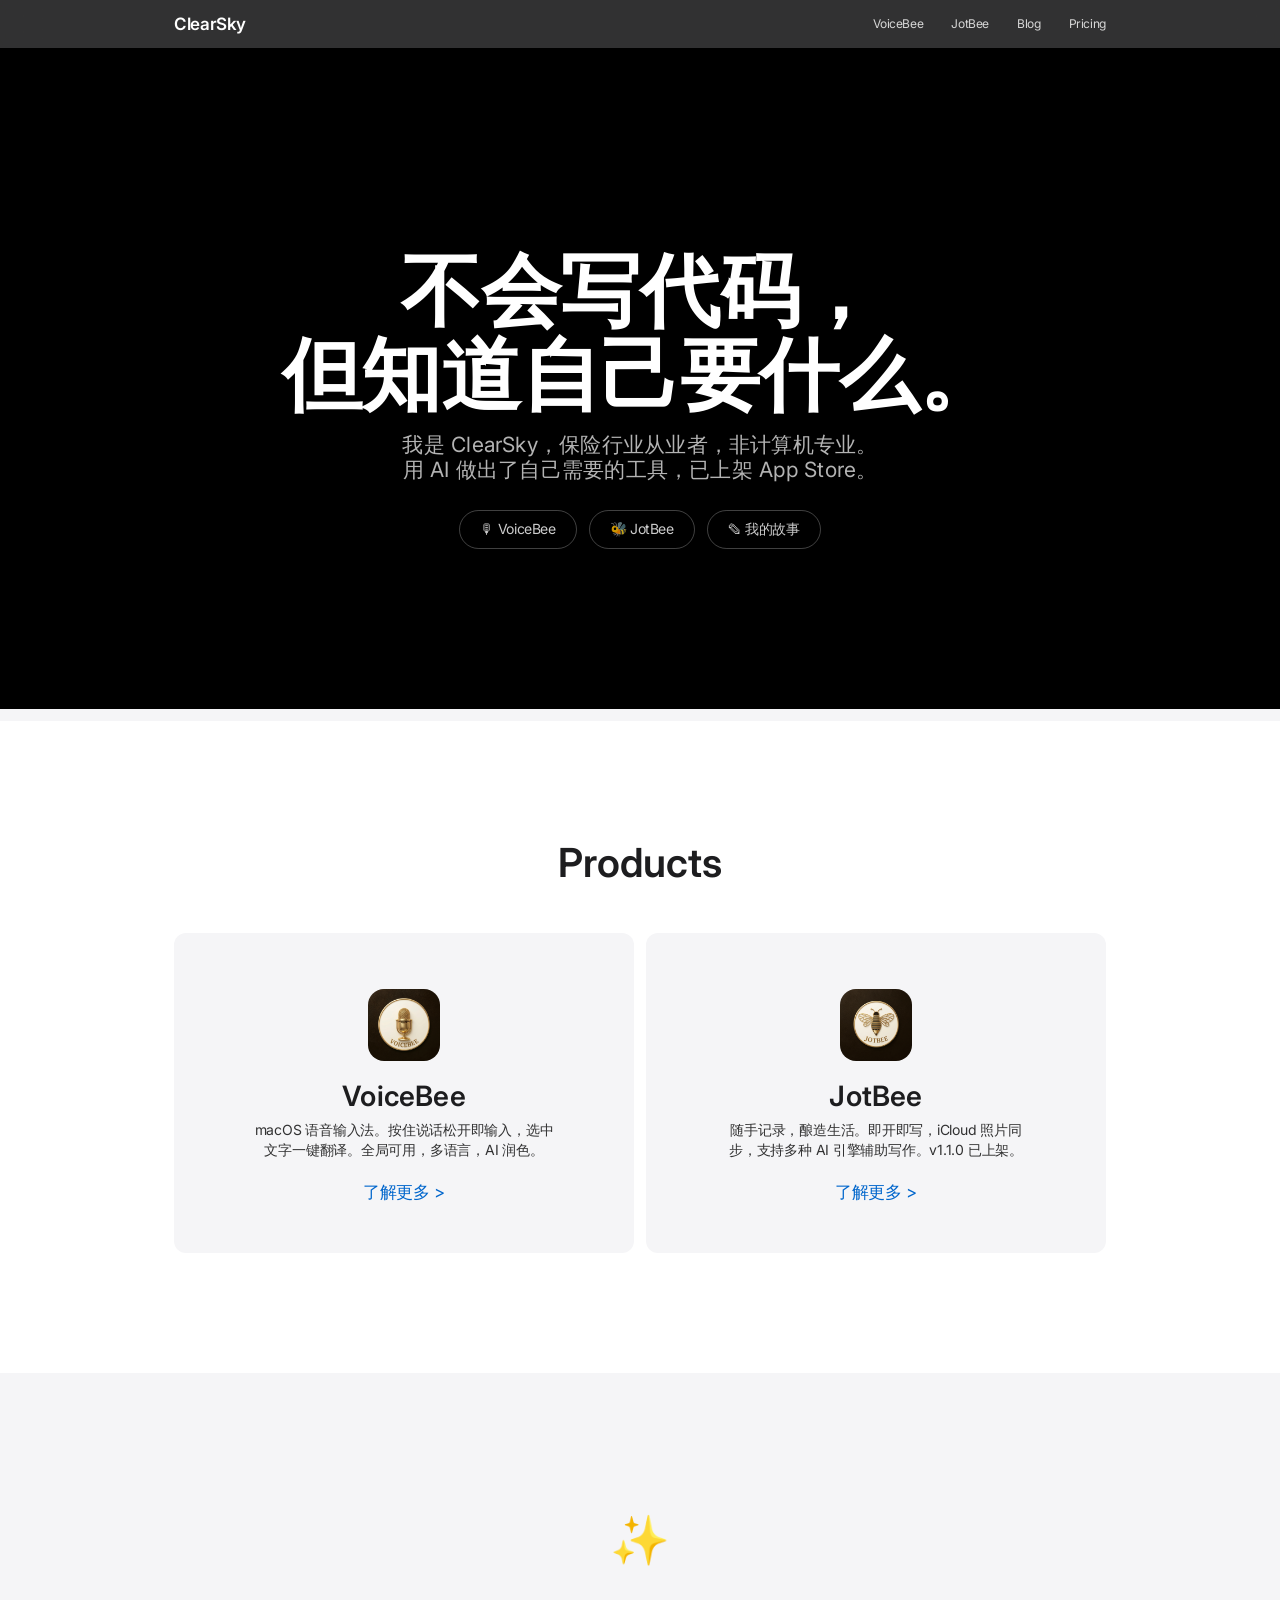
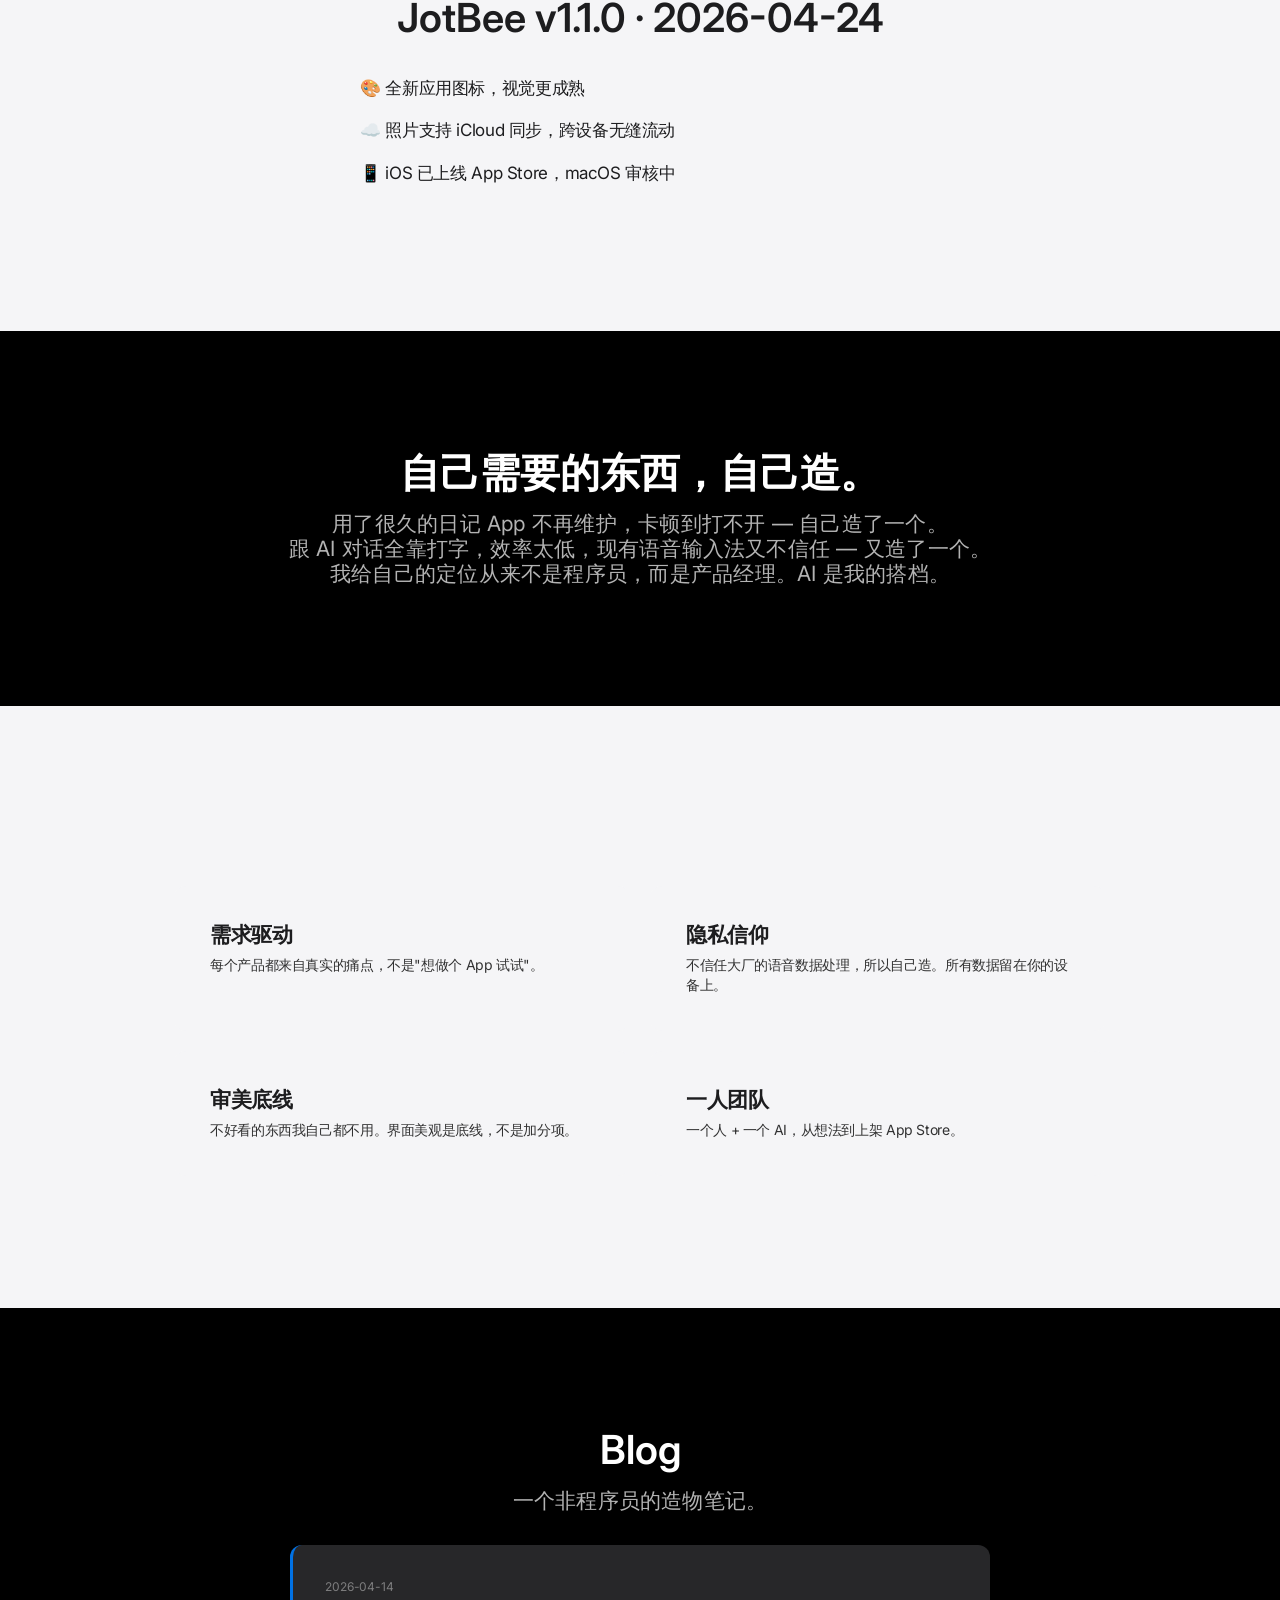
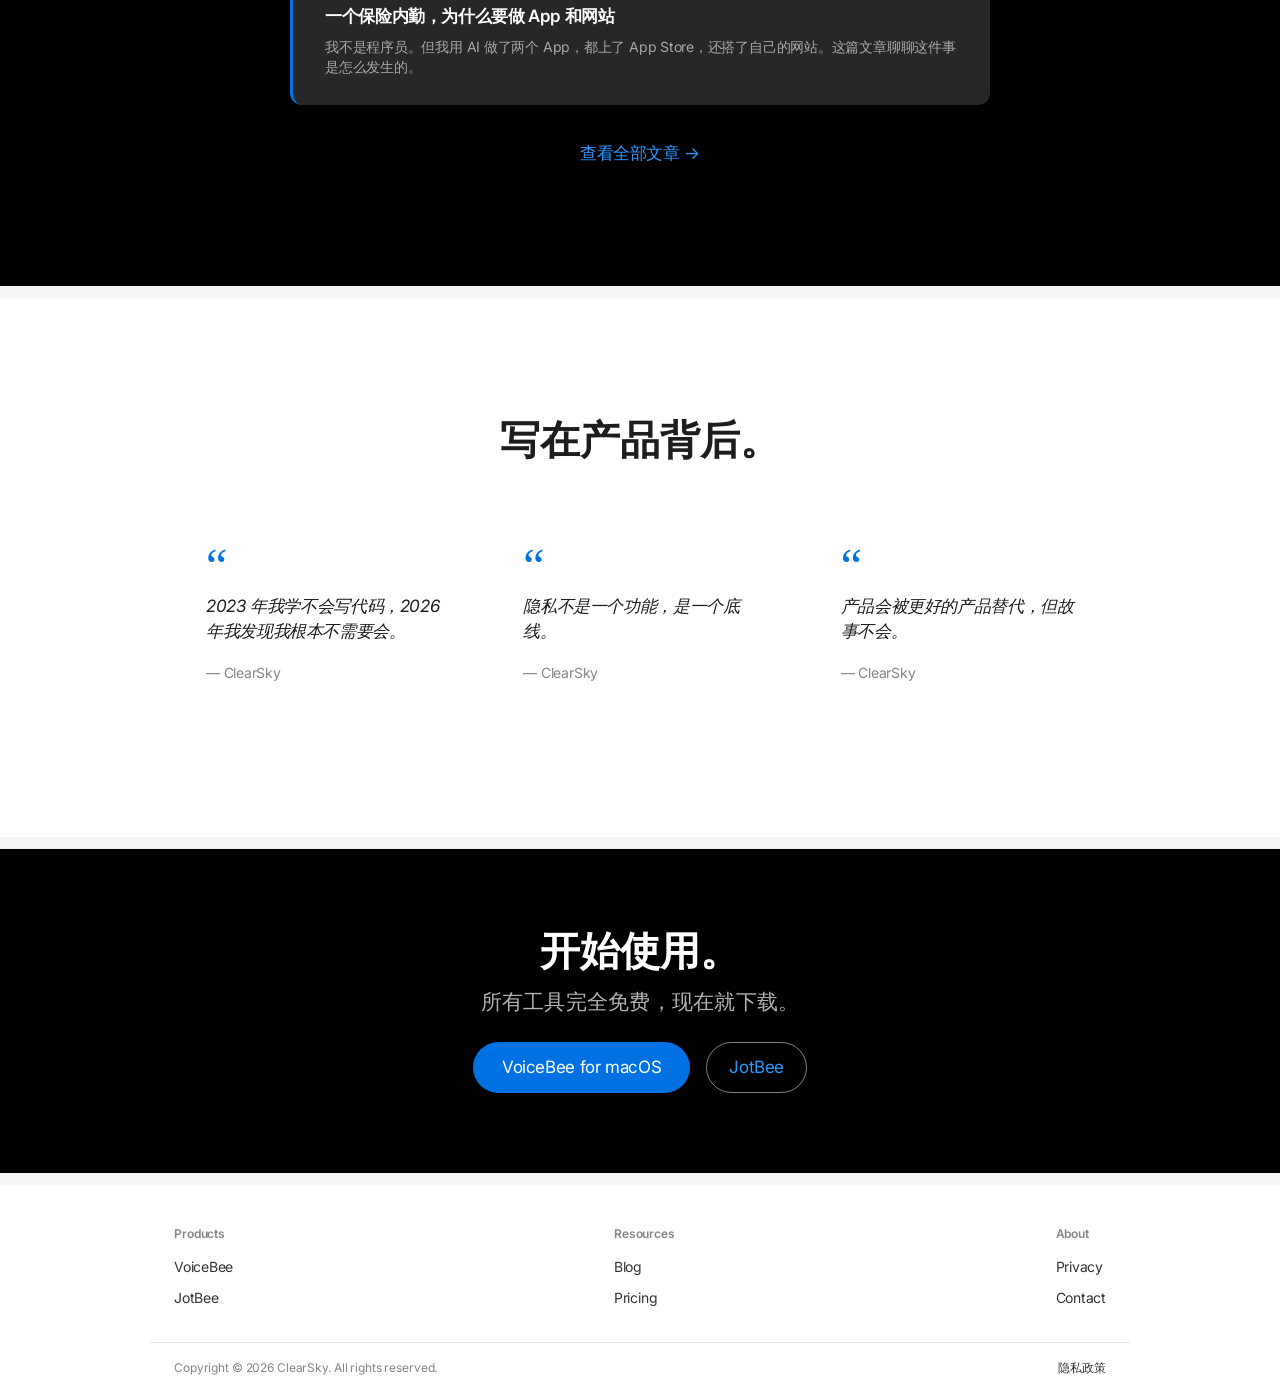
==== commit f3ed6bc0: "JotBee v1.1.0 视觉同步：新图标 + What's New 区块 - 同步新应用图标到 apple-touch-icon / babyjournal/icon-web - favicon " ====
--- a/index.html
+++ b/index.html
@@ -6,7 +6,7 @@
     <title>ClearSky — 不会写代码，但知道自己要什么</title>
     <meta name="description" content="ClearSky，保险行业从业者，非计算机专业。不会写代码，用 AI 做出了自己需要的工具。VoiceBee 语音输入法、JotBee 日记 App，已上架 App Store。">
     <meta name="keywords" content="ClearSky,AI开发,非程序员做App,VoiceBee,JotBee,语音输入法,日记app,AI时代,职业转型">
-    <link rel="icon" href="/favicon.svg" type="image/svg+xml">
+    <link rel="icon" href="/favicon.png" type="image/png">
     <link rel="apple-touch-icon" href="/apple-touch-icon.png">
     <meta name="theme-color" content="#000000">
     <link rel="canonical" href="https://tangzhihong.com/">
@@ -76,6 +76,19 @@
         </div>
     </div>
 
+    <!-- What's New — Light -->
+    <div id="whats-new" class="section section-light fade-in">
+        <div class="section-inner">
+            <span class="section-icon">✨</span>
+            <h2 class="headline-section">JotBee v1.1.0 · 2026-04-24</h2>
+            <div style="max-width: 560px; margin: 32px auto 0; text-align: left; line-height: 1.9;">
+                <p style="margin: 10px 0;">🎨 全新应用图标，视觉更成熟</p>
+                <p style="margin: 10px 0;">☁️ 照片支持 iCloud 同步，跨设备无缝流动</p>
+                <p style="margin: 10px 0;">📱 iOS 已上线 App Store，macOS 审核中</p>
+            </div>
+        </div>
+    </div>
+
     <!-- About — Dark (价值主张) -->
     <div class="section section-dark">
         <div class="section-inner fade-in">
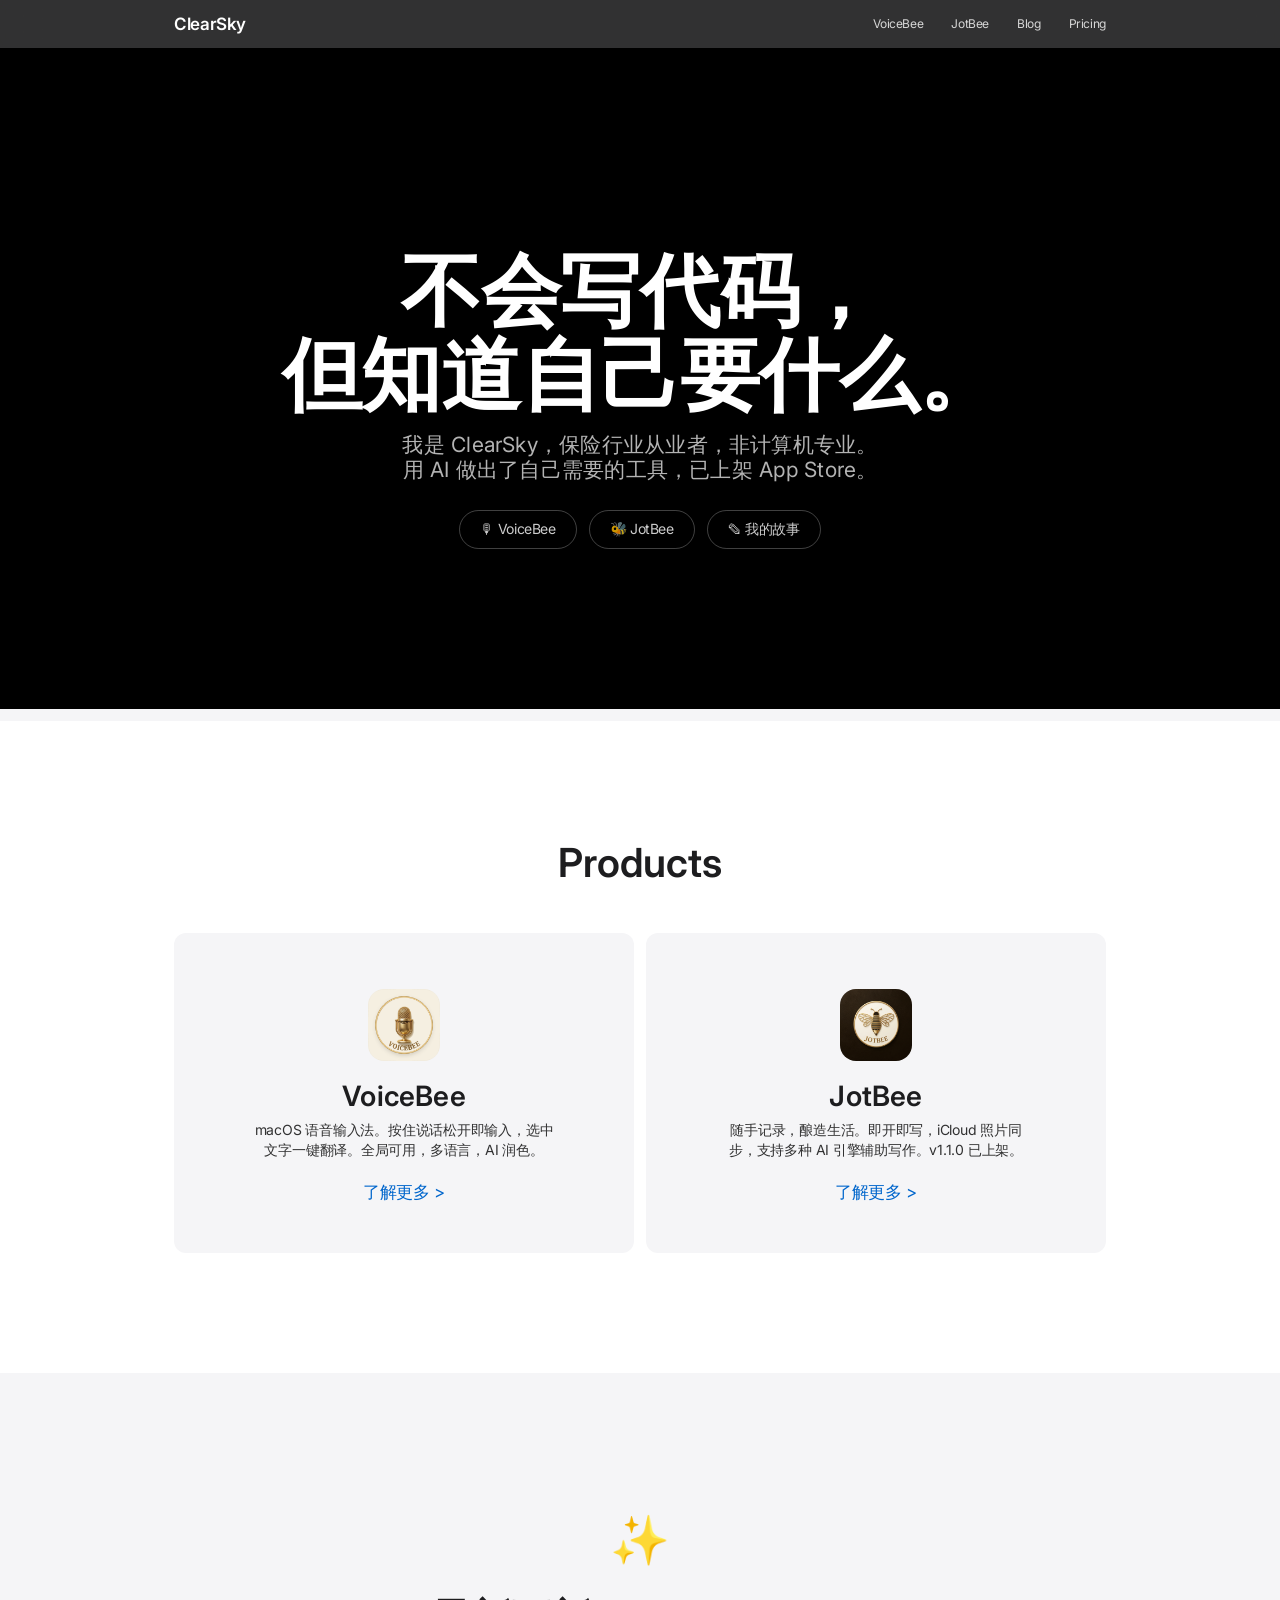
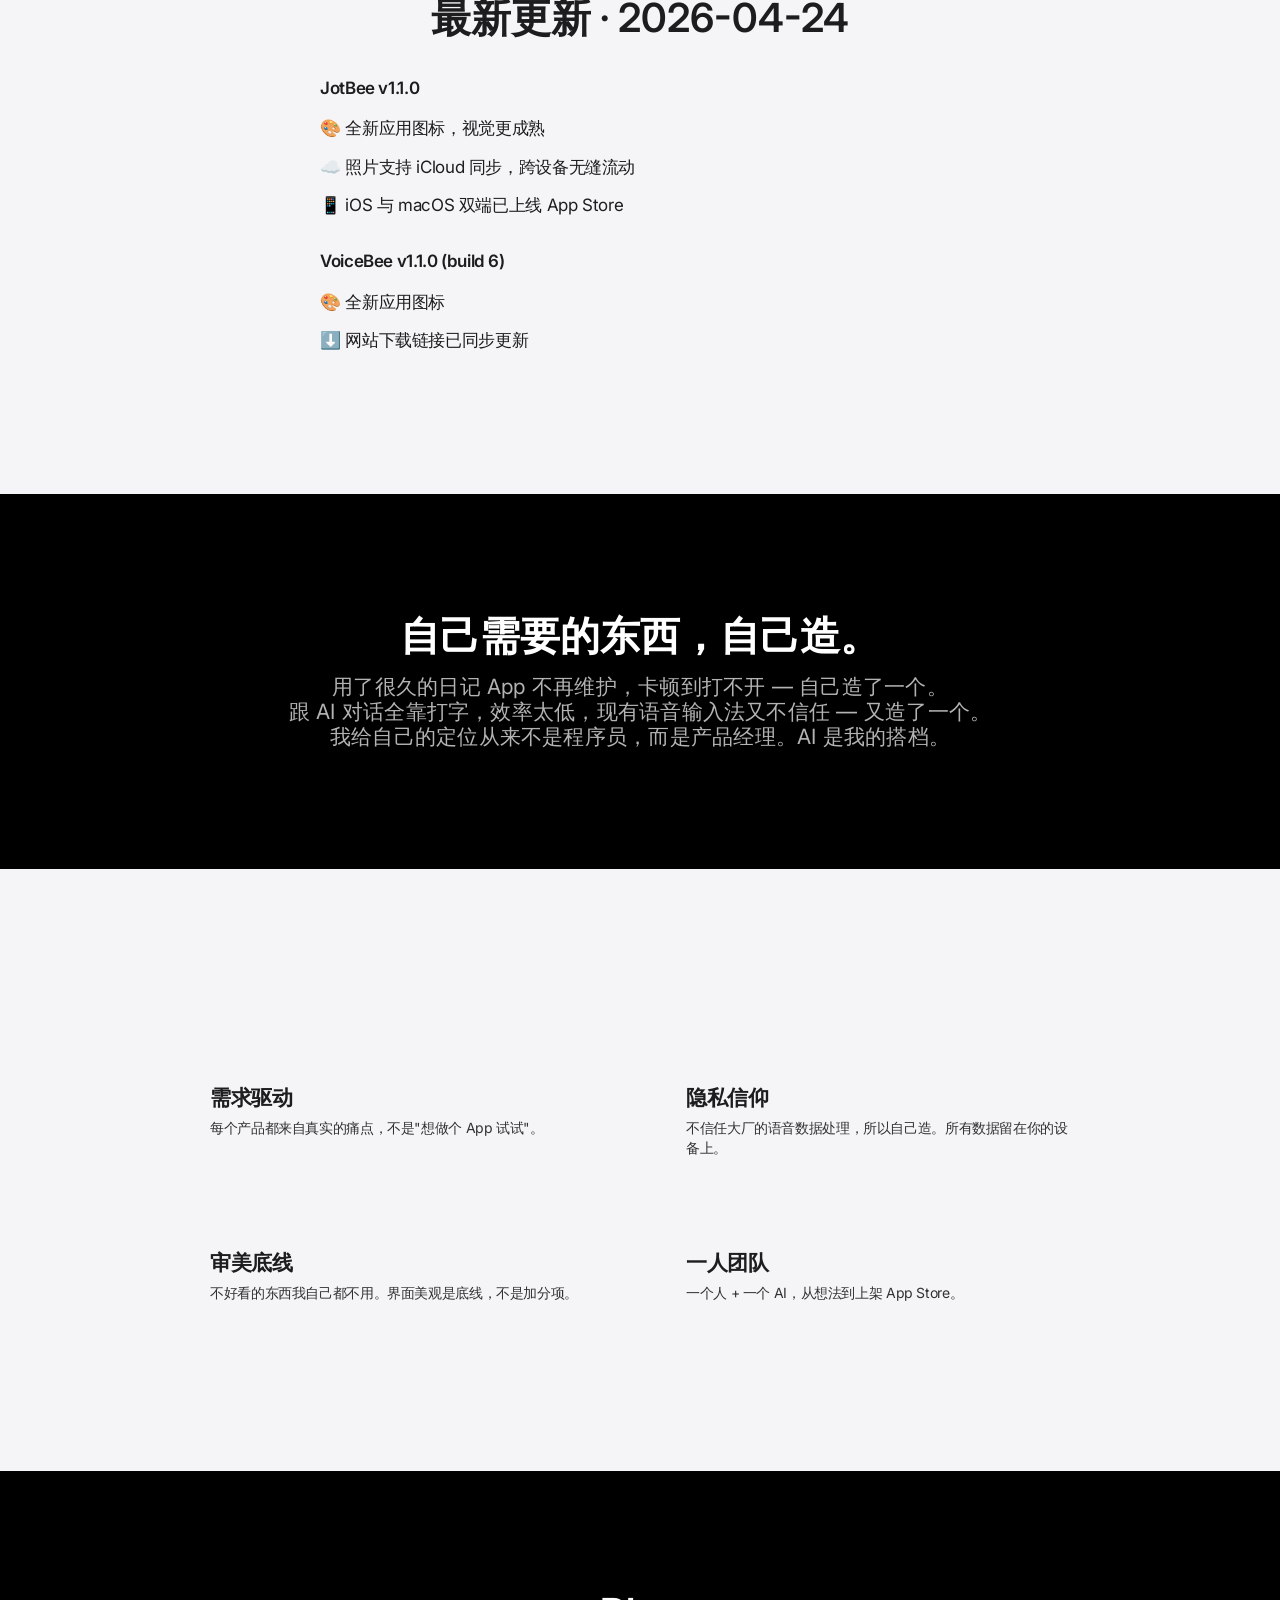
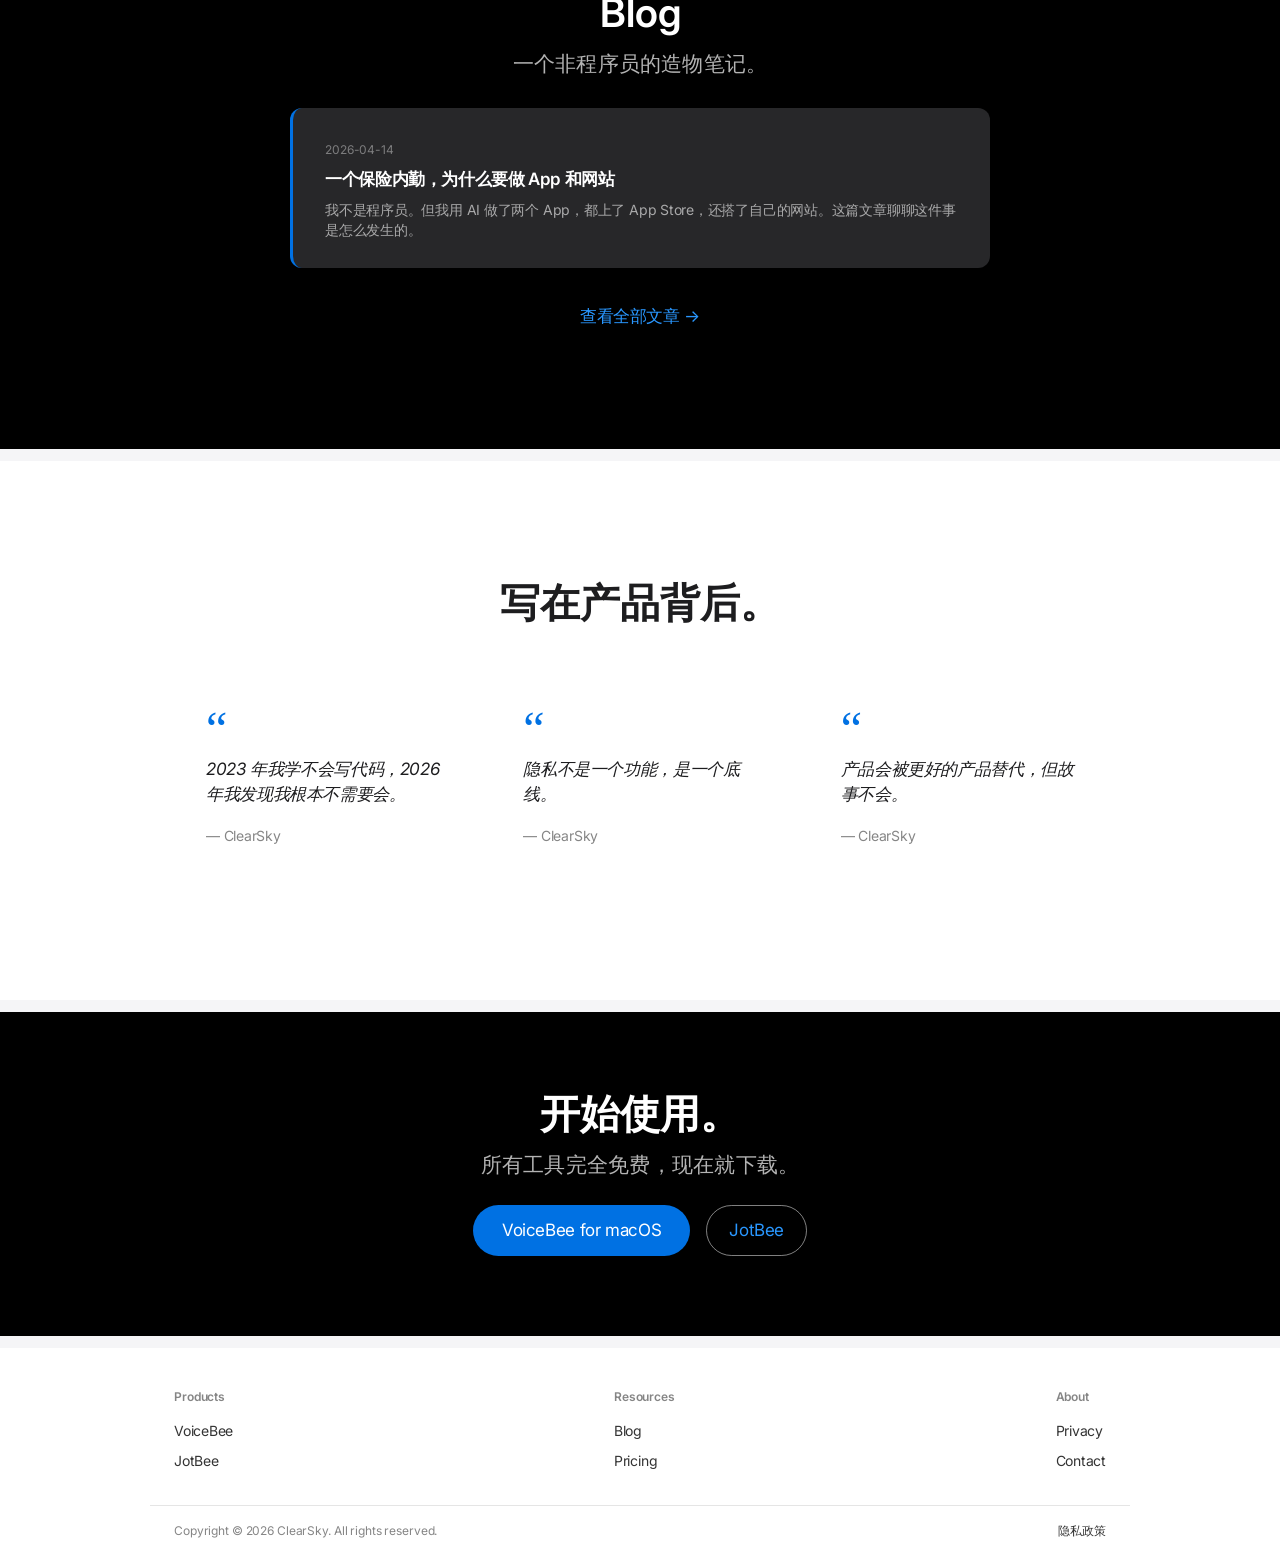
==== commit 0f348ca1: "VoiceBee v1.1.0 build 6 + JotBee 双端上架同步 - VoiceBee.dmg 重打：新图标、清理 entitlements、build 5→6 - voicebee/i" ====
--- a/index.html
+++ b/index.html
@@ -80,11 +80,15 @@
     <div id="whats-new" class="section section-light fade-in">
         <div class="section-inner">
             <span class="section-icon">✨</span>
-            <h2 class="headline-section">JotBee v1.1.0 · 2026-04-24</h2>
-            <div style="max-width: 560px; margin: 32px auto 0; text-align: left; line-height: 1.9;">
-                <p style="margin: 10px 0;">🎨 全新应用图标，视觉更成熟</p>
-                <p style="margin: 10px 0;">☁️ 照片支持 iCloud 同步，跨设备无缝流动</p>
-                <p style="margin: 10px 0;">📱 iOS 已上线 App Store，macOS 审核中</p>
+            <h2 class="headline-section">最新更新 · 2026-04-24</h2>
+            <div style="max-width: 640px; margin: 32px auto 0; text-align: left; line-height: 1.9;">
+                <p style="margin: 18px 0 8px; font-weight: 600;">JotBee v1.1.0</p>
+                <p style="margin: 6px 0;">🎨 全新应用图标，视觉更成熟</p>
+                <p style="margin: 6px 0;">☁️ 照片支持 iCloud 同步，跨设备无缝流动</p>
+                <p style="margin: 6px 0;">📱 iOS 与 macOS 双端已上线 App Store</p>
+                <p style="margin: 24px 0 8px; font-weight: 600;">VoiceBee v1.1.0 (build 6)</p>
+                <p style="margin: 6px 0;">🎨 全新应用图标</p>
+                <p style="margin: 6px 0;">⬇️ 网站下载链接已同步更新</p>
             </div>
         </div>
     </div>
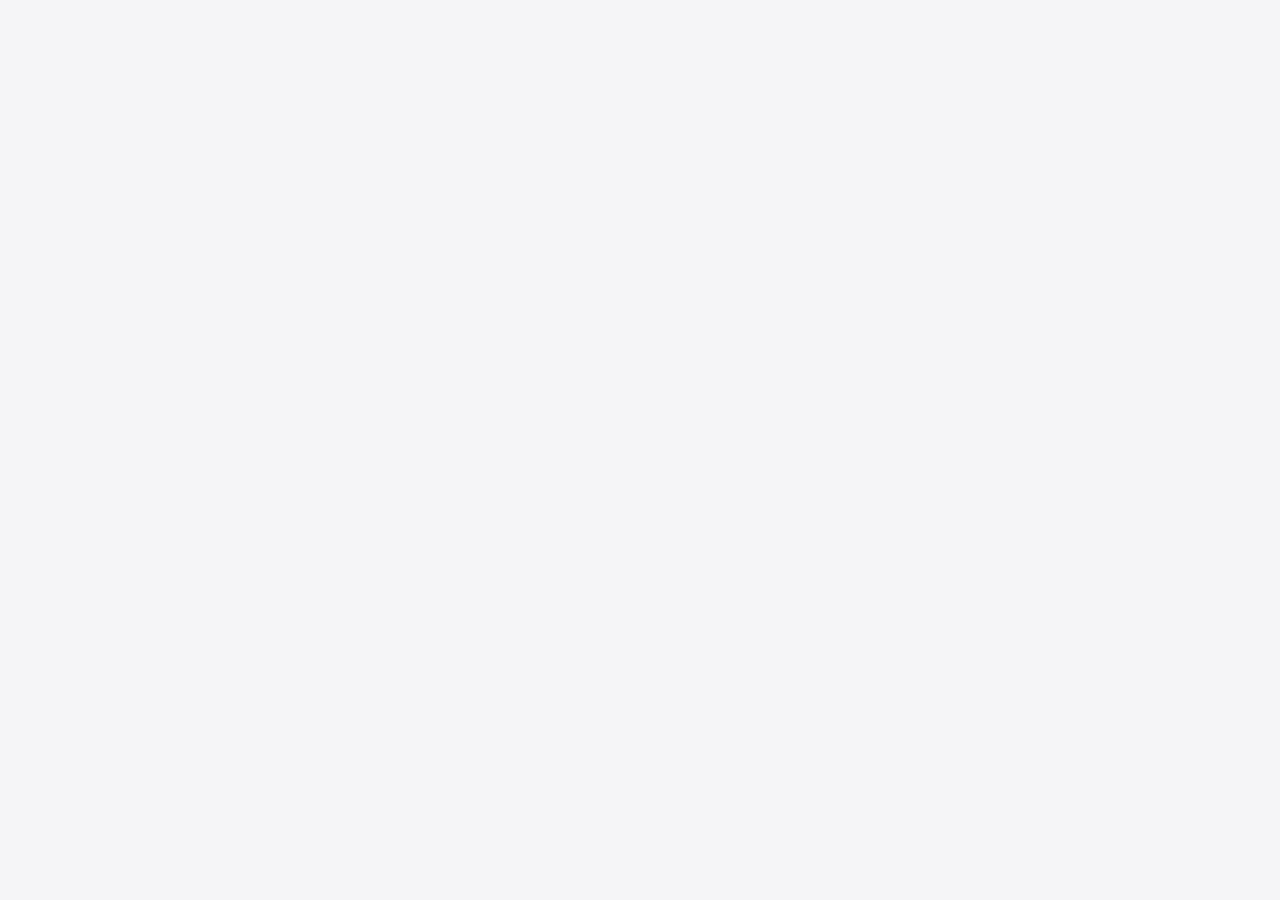
==== commit 6294da54: "chore: ClearSky 工作室静态站重做(dist 2026-05-04 11:09) 整站重做:废弃旧 blog/pricing/babyjournal/voicebee 多页结构, 切换为" ====
--- a/index.html
+++ b/index.html
@@ -4,216 +4,15 @@
     <meta charset="UTF-8">
     <meta name="viewport" content="width=device-width, initial-scale=1.0">
     <title>ClearSky — 不会写代码，但知道自己要什么</title>
-    <meta name="description" content="ClearSky，保险行业从业者，非计算机专业。不会写代码，用 AI 做出了自己需要的工具。VoiceBee 语音输入法、JotBee 日记 App，已上架 App Store。">
-    <meta name="keywords" content="ClearSky,AI开发,非程序员做App,VoiceBee,JotBee,语音输入法,日记app,AI时代,职业转型">
-    <link rel="icon" href="/favicon.png" type="image/png">
-    <link rel="apple-touch-icon" href="/apple-touch-icon.png">
-    <meta name="theme-color" content="#000000">
-    <link rel="canonical" href="https://tangzhihong.com/">
-    <meta property="og:title" content="ClearSky — 不会写代码，但知道自己要什么">
-    <meta property="og:description" content="非科班，不会写代码，用 AI 做出了上架 App Store 的产品。">
-    <meta property="og:type" content="website">
-    <meta property="og:url" content="https://tangzhihong.com/">
-    <meta property="og:image" content="https://tangzhihong.com/og-image.svg">
-    <meta property="og:site_name" content="ClearSky">
-    <meta property="og:locale" content="zh_CN">
-    <meta name="twitter:card" content="summary_large_image">
-    <meta name="twitter:title" content="ClearSky — 不会写代码，但知道自己要什么">
-    <meta name="twitter:description" content="非科班，不会写代码，用 AI 做出了上架 App Store 的产品。">
-    <meta name="twitter:image" content="https://tangzhihong.com/og-image.svg">
-    <link rel="stylesheet" href="style.css">
+    <meta name="description" content="ClearSky，保险行业从业者，非计算机专业。用 AI 做出了自己需要的工具，已上架 App Store。">
+    <link rel="stylesheet" href="styles.css">
+    <script crossorigin src="https://unpkg.com/react@18.3.1/umd/react.production.min.js"></script>
+    <script crossorigin src="https://unpkg.com/react-dom@18.3.1/umd/react-dom.production.min.js"></script>
 </head>
 <body>
-
     <a href="#main" class="skip-nav">跳到主要内容</a>
-
-    <div class="nav"><div class="nav-inner">
-        <a href="./" class="nav-logo">ClearSky</a>
-        <button class="nav-toggle" aria-label="Menu"><span></span><span></span><span></span></button>
-        <div class="nav-links">
-            <a href="voicebee/">VoiceBee</a>
-            <a href="https://jotbee.app">JotBee</a>
-            <a href="blog/">Blog</a>
-            <a href="pricing/">Pricing</a>
-        </div>
-    </div></div>
-
-    <main id="main">
-
-    <!-- Hero — Dark -->
-    <div class="section section-dark">
-        <div class="section-inner">
-            <div class="hero">
-                <h1 class="headline-hero">不会写代码，<br>但知道自己要什么。</h1>
-                <p class="subtitle">我是 ClearSky，保险行业从业者，非计算机专业。<br>用 AI 做出了自己需要的工具，已上架 App Store。</p>
-                <div class="hero-products">
-                    <a href="voicebee/" class="hero-product-tag">&#127897; VoiceBee</a>
-                    <a href="https://jotbee.app" class="hero-product-tag">&#128029; JotBee</a>
-                    <a href="blog/hello-world.html" class="hero-product-tag">&#9998; 我的故事</a>
-                </div>
-            </div>
-        </div>
-    </div>
-
-    <!-- Products — White -->
-    <div class="section section-white">
-        <div class="section-inner">
-            <h2 class="headline-section">Products</h2>
-            <div class="product-tiles">
-                <a href="voicebee/" class="product-tile">
-                    <img src="voicebee/icon-web.png" alt="VoiceBee" class="product-tile-appicon">
-                    <h3>VoiceBee</h3>
-                    <p>macOS 语音输入法。按住说话松开即输入，选中文字一键翻译。全局可用，多语言，AI 润色。</p>
-                    <span class="tile-link">了解更多 &gt;</span>
-                </a>
-                <a href="https://jotbee.app" class="product-tile">
-                    <img src="babyjournal/icon-web.png" alt="JotBee" class="product-tile-appicon">
-                    <h3>JotBee</h3>
-                    <p>随手记录，酿造生活。即开即写，iCloud 照片同步，支持多种 AI 引擎辅助写作。v1.1.0 已上架。</p>
-                    <span class="tile-link">了解更多 &gt;</span>
-                </a>
-            </div>
-        </div>
-    </div>
-
-    <!-- What's New — Light -->
-    <div id="whats-new" class="section section-light fade-in">
-        <div class="section-inner">
-            <span class="section-icon">✨</span>
-            <h2 class="headline-section">最新更新 · 2026-04-24</h2>
-            <div style="max-width: 640px; margin: 32px auto 0; text-align: left; line-height: 1.9;">
-                <p style="margin: 18px 0 8px; font-weight: 600;">JotBee v1.1.0</p>
-                <p style="margin: 6px 0;">🎨 全新应用图标，视觉更成熟</p>
-                <p style="margin: 6px 0;">☁️ 照片支持 iCloud 同步，跨设备无缝流动</p>
-                <p style="margin: 6px 0;">📱 iOS 与 macOS 双端已上线 App Store</p>
-                <p style="margin: 24px 0 8px; font-weight: 600;">VoiceBee v1.1.0 (build 6)</p>
-                <p style="margin: 6px 0;">🎨 全新应用图标</p>
-                <p style="margin: 6px 0;">⬇️ 网站下载链接已同步更新</p>
-            </div>
-        </div>
-    </div>
-
-    <!-- About — Dark (价值主张) -->
-    <div class="section section-dark">
-        <div class="section-inner fade-in">
-            <h2 class="headline-section">自己需要的东西，自己造。</h2>
-            <p class="subtitle">用了很久的日记 App 不再维护，卡顿到打不开 — 自己造了一个。<br>跟 AI 对话全靠打字，效率太低，现有语音输入法又不信任 — 又造了一个。<br>我给自己的定位从来不是程序员，而是产品经理。AI 是我的搭档。</p>
-        </div>
-    </div>
-
-    <!-- Values — Light (参考型网格) -->
-    <div class="section section-light">
-        <div class="section-inner">
-            <div class="values-grid">
-                <div class="value-card">
-                    <h3>需求驱动</h3>
-                    <p>每个产品都来自真实的痛点，不是"想做个 App 试试"。</p>
-                </div>
-                <div class="value-card">
-                    <h3>隐私信仰</h3>
-                    <p>不信任大厂的语音数据处理，所以自己造。所有数据留在你的设备上。</p>
-                </div>
-                <div class="value-card">
-                    <h3>审美底线</h3>
-                    <p>不好看的东西我自己都不用。界面美观是底线，不是加分项。</p>
-                </div>
-                <div class="value-card">
-                    <h3>一人团队</h3>
-                    <p>一个人 + 一个 AI，从想法到上架 App Store。</p>
-                </div>
-            </div>
-        </div>
-    </div>
-
-    <!-- Blog — Dark -->
-    <div class="section section-dark">
-        <div class="section-inner">
-            <h2 class="headline-section">Blog</h2>
-            <p class="subtitle">一个非程序员的造物笔记。</p>
-            <div class="blog-list">
-                <a href="blog/hello-world.html" class="blog-item">
-                    <span class="blog-date">2026-04-14</span>
-                    <h3>一个保险内勤，为什么要做 App 和网站</h3>
-                    <p>我不是程序员。但我用 AI 做了两个 App，都上了 App Store，还搭了自己的网站。这篇文章聊聊这件事是怎么发生的。</p>
-                </a>
-            </div>
-            <a href="blog/" class="link-more" style="margin-top:24px">查看全部文章 &rarr;</a>
-        </div>
-    </div>
-
-    <!-- Quotes — White -->
-    <div class="section section-white">
-        <div class="section-inner">
-            <h2 class="headline-section">写在产品背后。</h2>
-            <div class="testimonials">
-                <div class="testimonial-item">
-                    <div class="testimonial-quote">&ldquo;</div>
-                    <p class="testimonial-text">2023 年我学不会写代码，2026 年我发现我根本不需要会。</p>
-                    <span class="testimonial-name">— ClearSky</span>
-                </div>
-                <div class="testimonial-item">
-                    <div class="testimonial-quote">&ldquo;</div>
-                    <p class="testimonial-text">隐私不是一个功能，是一个底线。</p>
-                    <span class="testimonial-name">— ClearSky</span>
-                </div>
-                <div class="testimonial-item">
-                    <div class="testimonial-quote">&ldquo;</div>
-                    <p class="testimonial-text">产品会被更好的产品替代，但故事不会。</p>
-                    <span class="testimonial-name">— ClearSky</span>
-                </div>
-            </div>
-        </div>
-    </div>
-
-    <!-- CTA — Dark -->
-    <div class="section section-dark" style="padding:80px 0">
-        <div class="section-inner" style="text-align:center">
-            <h2 class="headline-section">开始使用。</h2>
-            <p class="subtitle">所有工具完全免费，现在就下载。</p>
-            <div class="cta-group">
-                <a href="voicebee/" class="btn-primary">VoiceBee for macOS</a>
-                <a href="https://jotbee.app" class="btn-pill">JotBee</a>
-            </div>
-        </div>
-    </div>
-
-    </main>
-
-    <!-- Footer -->
-    <div class="footer">
-        <div class="footer-inner">
-            <div class="footer-col">
-                <h4>Products</h4>
-                <a href="voicebee/">VoiceBee</a>
-                <a href="https://jotbee.app">JotBee</a>
-            </div>
-            <div class="footer-col">
-                <h4>Resources</h4>
-                <a href="blog/">Blog</a>
-                <a href="pricing/">Pricing</a>
-            </div>
-            <div class="footer-col">
-                <h4>About</h4>
-                <a href="privacy.html">Privacy</a>
-                <a href="mailto:hi@tangzhihong.com">Contact</a>
-            </div>
-        </div>
-        <div class="footer-legal">
-            <span>Copyright &copy; 2026 ClearSky. All rights reserved.</span>
-            <div class="footer-legal-links">
-                <a href="privacy.html">隐私政策</a>
-            </div>
-        </div>
-    </div>
-
-    <script>
-    const obs = new IntersectionObserver((entries) => {
-        entries.forEach(e => { if (e.isIntersecting) { e.target.classList.add('visible'); obs.unobserve(e.target) } })
-    }, { threshold: 0.15 });
-    document.querySelectorAll('.fade-in').forEach(el => obs.observe(el));
-    const toggle = document.querySelector('.nav-toggle');
-    const links = document.querySelector('.nav-links');
-    if (toggle) toggle.addEventListener('click', () => { toggle.classList.toggle('open'); links.classList.toggle('open') });
-    </script>
+    <div id="root"></div>
+    <script src="tweaks-panel.js" defer></script>
+    <script src="app.js" defer></script>
 </body>
 </html>
--- a/styles.css
+++ b/styles.css
@@ -0,0 +1,1591 @@
+/* ===== ClearSky — Apple-inspired System (v2) ===== */
+
+@import url('https://fonts.googleapis.com/css2?family=Noto+Sans+SC:wght@300;400;500;600;700&display=swap');
+
+*, *::before, *::after { margin: 0; padding: 0; box-sizing: border-box }
+
+:root {
+    /* Surfaces (defaults — overridden by theme classes) */
+    --bg-page: #f5f5f7;
+    --bg-dark: #000000;
+    --bg-white: #ffffff;
+    --bg-light: #f5f5f7;
+    --bg-card: #ffffff;
+    --bg-card-dark: #1d1d1f;
+
+    --text-primary: #1d1d1f;
+    --text-secondary: rgba(0, 0, 0, 0.72);
+    --text-tertiary: rgba(0, 0, 0, 0.48);
+
+    --accent: #0071e3;
+    --accent-hover: #0077ed;
+    --accent-soft: rgba(0, 113, 227, 0.08);
+    --link-light: #0066cc;
+    --link-dark: #2997ff;
+
+    --border-light: rgba(0, 0, 0, 0.08);
+    --border-dark: rgba(255, 255, 255, 0.12);
+
+    --font-display: 'SF Pro Display', -apple-system, BlinkMacSystemFont,
+        'PingFang SC', 'Noto Sans SC', 'Source Han Sans CN',
+        'Microsoft YaHei', 'Helvetica Neue', sans-serif;
+    --font-text: 'SF Pro Text', -apple-system, BlinkMacSystemFont,
+        'PingFang SC', 'Noto Sans SC', 'Source Han Sans CN',
+        'Microsoft YaHei', 'Helvetica Neue', sans-serif;
+    --font-mono: 'SF Mono', ui-monospace, Menlo, monospace;
+
+    --max-width: 1040px;
+    --section-padding: 120px 0;
+    --radius-card: 18px;
+    --radius-tile: 22px;
+    --radius-pill: 980px;
+}
+
+/* ===== Theme: Warm (gold + cream) ===== */
+.theme-warm {
+    --bg-page: #f4efe6;
+    --bg-light: #f4efe6;
+    --bg-white: #faf6ef;
+    --bg-card: #faf6ef;
+    --accent: #a17434;
+    --accent-hover: #b88440;
+    --accent-soft: rgba(161, 116, 52, 0.10);
+    --link-light: #7d5722;
+    --link-dark: #d6a558;
+}
+
+/* ===== Theme: Mono (pure black/white) ===== */
+.theme-mono {
+    --accent: #1d1d1f;
+    --accent-hover: #000000;
+    --accent-soft: rgba(0, 0, 0, 0.06);
+    --link-light: #1d1d1f;
+    --link-dark: #ffffff;
+}
+
+html { scroll-behavior: smooth }
+
+body {
+    font-family: var(--font-text);
+    font-size: 17px;
+    line-height: 1.47;
+    letter-spacing: -0.01em;
+    color: var(--text-primary);
+    background: var(--bg-page);
+    -webkit-font-smoothing: antialiased;
+    -moz-osx-font-smoothing: grayscale;
+    text-wrap: pretty;
+}
+
+a { color: inherit; text-decoration: none }
+img { max-width: 100%; height: auto; display: block }
+button { font-family: inherit; cursor: pointer; border: none; background: none }
+
+/* ===== Skip link ===== */
+.skip-nav {
+    position: absolute; top: -100%; left: 16px; z-index: 200;
+    background: var(--accent); color: #fff;
+    padding: 8px 16px; border-radius: 0 0 8px 8px;
+    font-size: 14px; font-weight: 600;
+}
+.skip-nav:focus { top: 0 }
+
+/* ===== Top Nav ===== */
+.nav {
+    position: sticky; top: 0; z-index: 100;
+    background: rgba(0, 0, 0, 0.78);
+    backdrop-filter: saturate(180%) blur(20px);
+    -webkit-backdrop-filter: saturate(180%) blur(20px);
+    height: 48px;
+}
+.theme-warm .nav { background: rgba(40, 26, 14, 0.82) }
+.nav-inner {
+    max-width: var(--max-width);
+    margin: 0 auto; padding: 0 24px;
+    height: 48px;
+    display: flex; align-items: center; justify-content: space-between;
+}
+.nav-logo {
+    font-family: var(--font-display);
+    font-size: 17px; font-weight: 600;
+    color: #fff; letter-spacing: -0.01em;
+    display: inline-flex; align-items: center; gap: 8px;
+}
+.nav-logo-mark {
+    width: 16px; height: 16px;
+    border-radius: 4px;
+    background: linear-gradient(135deg, #fff 0%, #d4d4d6 100%);
+    display: inline-block;
+}
+.theme-warm .nav-logo-mark {
+    background: linear-gradient(135deg, #e6c98a 0%, #a17434 100%);
+}
+.nav-links { display: flex; gap: 28px }
+.nav-links a {
+    font-size: 12px; font-weight: 400;
+    color: rgba(255, 255, 255, 0.78);
+    transition: color .2s;
+}
+.nav-links a:hover { color: #fff }
+
+/* ===== Sections ===== */
+.section { padding: var(--section-padding); position: relative }
+.section-inner {
+    max-width: var(--max-width);
+    margin: 0 auto; padding: 0 24px;
+}
+.section-dark { background: var(--bg-dark); color: #fff }
+.section-light { background: var(--bg-light); color: var(--text-primary) }
+.section-white { background: var(--bg-white); color: var(--text-primary) }
+.section + .section { border-top: 0 }
+
+.theme-warm .section-dark { background: #1a120a }
+
+/* ===== Typography ===== */
+.eyebrow {
+    font-family: var(--font-display);
+    font-size: 13px; font-weight: 500;
+    text-transform: uppercase;
+    letter-spacing: 0.12em;
+    color: var(--accent);
+    margin-bottom: 16px;
+}
+.section-dark .eyebrow { color: var(--link-dark) }
+.theme-mono .section-dark .eyebrow { color: rgba(255,255,255,.7) }
+
+.headline-hero {
+    font-family: var(--font-display);
+    font-size: clamp(40px, 6vw, 76px);
+    font-weight: 600;
+    line-height: 1.04;
+    letter-spacing: -0.025em;
+}
+.headline-section {
+    font-family: var(--font-display);
+    font-size: clamp(28px, 4vw, 44px);
+    font-weight: 600;
+    line-height: 1.08;
+    letter-spacing: -0.015em;
+}
+.headline-tile {
+    font-family: var(--font-display);
+    font-size: 24px; font-weight: 600;
+    line-height: 1.16; letter-spacing: -0.01em;
+}
+.subtitle {
+    font-family: var(--font-display);
+    font-size: clamp(17px, 1.6vw, 21px);
+    font-weight: 400;
+    line-height: 1.4;
+    letter-spacing: 0;
+    margin-top: 16px;
+    color: var(--text-secondary);
+    max-width: 640px;
+}
+.section-dark .subtitle { color: rgba(255, 255, 255, 0.72) }
+.section-inner.center { text-align: center }
+.section-inner.center .subtitle { margin-left: auto; margin-right: auto }
+
+/* ===== Buttons ===== */
+.btn {
+    display: inline-flex; align-items: center; gap: 8px;
+    font-family: var(--font-text);
+    font-size: 15px; font-weight: 500;
+    padding: 11px 24px;
+    border-radius: var(--radius-pill);
+    transition: all .2s ease;
+    border: 1px solid transparent;
+}
+.btn-primary { background: var(--accent); color: #fff }
+.btn-primary:hover { background: var(--accent-hover); transform: translateY(-1px) }
+.btn-ghost {
+    border-color: rgba(0,0,0,.18);
+    color: var(--text-primary);
+}
+.btn-ghost:hover { background: rgba(0,0,0,.04) }
+.section-dark .btn-ghost {
+    border-color: rgba(255,255,255,.28);
+    color: #fff;
+}
+.section-dark .btn-ghost:hover { background: rgba(255,255,255,.08) }
+.theme-mono .btn-primary { background: #1d1d1f; color: #fff }
+.theme-mono .section-dark .btn-primary { background: #fff; color: #000 }
+
+.link-arrow {
+    display: inline-flex; align-items: center; gap: 4px;
+    color: var(--accent);
+    font-size: 15px; font-weight: 500;
+    transition: gap .2s;
+}
+.link-arrow:hover { gap: 8px }
+.section-dark .link-arrow { color: var(--link-dark) }
+.theme-mono .section-dark .link-arrow { color: #fff }
+
+/* ===== Hero ===== */
+.hero {
+    padding: 80px 0 40px;
+    display: grid;
+    grid-template-columns: 1.05fr 1fr;
+    gap: 64px;
+    align-items: center;
+}
+.hero-text .headline-hero { margin-bottom: 0 }
+.hero-meta {
+    margin-top: 32px;
+    display: flex; gap: 16px; flex-wrap: wrap;
+    align-items: center;
+}
+.hero-stat {
+    display: inline-flex; align-items: center; gap: 8px;
+    font-size: 13px;
+    color: rgba(255,255,255,.6);
+}
+.hero-stat-dot {
+    width: 6px; height: 6px;
+    border-radius: 50%;
+    background: #34c759;
+    box-shadow: 0 0 0 4px rgba(52, 199, 89, 0.18);
+}
+
+/* Hero mockup composition */
+.hero-stage {
+    position: relative;
+    aspect-ratio: 4 / 5;
+    width: 100%;
+    max-width: 460px;
+    margin: 0 auto;
+}
+.mock {
+    position: absolute;
+    border-radius: 14px;
+    overflow: hidden;
+    box-shadow:
+        0 1px 1px rgba(0,0,0,.04),
+        0 12px 28px rgba(0,0,0,.18),
+        0 32px 80px rgba(0,0,0,.28);
+}
+
+/* JotBee editor mock — back left */
+.mock-jotbee {
+    width: 78%;
+    top: 6%;
+    left: 0;
+    background: #faf6ef;
+    transform: rotate(-3deg);
+    border: 1px solid rgba(0,0,0,.06);
+}
+.theme-mono .mock-jotbee { background: #fff }
+.mock-jotbee-bar {
+    height: 30px;
+    background: linear-gradient(180deg, #f0ebe1 0%, #e8e2d4 100%);
+    display: flex; align-items: center; padding: 0 12px; gap: 6px;
+    border-bottom: 1px solid rgba(0,0,0,.05);
+}
+.mock-jotbee-bar i {
+    width: 10px; height: 10px; border-radius: 50%;
+    background: rgba(0,0,0,.18);
+}
+.mock-jotbee-bar i:nth-child(1) { background: #ff5f57 }
+.mock-jotbee-bar i:nth-child(2) { background: #febc2e }
+.mock-jotbee-bar i:nth-child(3) { background: #28c840 }
+.mock-jotbee-body {
+    padding: 22px 24px 28px;
+    font-family: var(--font-display);
+    color: #2a241a;
+}
+.mock-jotbee-date {
+    font-size: 11px; color: #a89a82;
+    letter-spacing: 0.08em; text-transform: uppercase;
+    margin-bottom: 8px;
+}
+.mock-jotbee-title {
+    font-size: 17px; font-weight: 600;
+    margin-bottom: 12px; line-height: 1.3;
+}
+.mock-jotbee-line {
+    height: 7px; border-radius: 3px;
+    background: rgba(58, 44, 24, 0.14);
+    margin-bottom: 7px;
+}
+.mock-jotbee-line.short { width: 64% }
+.mock-jotbee-line.medium { width: 84% }
+.mock-jotbee-emoji {
+    margin-top: 14px;
+    display: flex; gap: 6px;
+    font-size: 13px;
+}
+.mock-jotbee-tag {
+    display: inline-block;
+    padding: 3px 9px;
+    border-radius: 100px;
+    background: rgba(161, 116, 52, .12);
+    color: #a17434;
+    font-size: 10px;
+    font-weight: 600;
+}
+
+/* VoiceBee floating panel — front right */
+.mock-voicebee {
+    width: 64%;
+    bottom: 4%;
+    right: 0;
+    background: rgba(28, 28, 30, 0.86);
+    backdrop-filter: blur(24px) saturate(160%);
+    -webkit-backdrop-filter: blur(24px) saturate(160%);
+    color: #fff;
+    padding: 18px 20px 16px;
+    transform: rotate(2.5deg);
+    border: 1px solid rgba(255,255,255,.08);
+}
+.mock-voicebee-text {
+    font-family: var(--font-display);
+    font-size: 14px;
+    line-height: 1.4;
+    letter-spacing: -0.005em;
+    color: rgba(255,255,255,.95);
+}
+.mock-voicebee-cursor {
+    display: inline-block;
+    width: 1px; height: 14px;
+    background: #fff;
+    margin-left: 1px;
+    vertical-align: -2px;
+    animation: blink 1s step-end infinite;
+}
+@keyframes blink { 50% { opacity: 0 } }
+.mock-voicebee-bottom {
+    margin-top: 14px;
+    display: flex; align-items: center; justify-content: space-between;
+    gap: 10px;
+    padding-top: 12px;
+    border-top: 1px solid rgba(255,255,255,.10);
+}
+.mock-voicebee-wave {
+    display: flex; align-items: center; gap: 3px;
+    height: 14px;
+}
+.mock-voicebee-wave span {
+    display: block;
+    width: 2px;
+    background: #ff453a;
+    border-radius: 2px;
+    animation: wave 1.2s ease-in-out infinite;
+}
+.mock-voicebee-wave span:nth-child(1) { height: 30%; animation-delay: -.4s }
+.mock-voicebee-wave span:nth-child(2) { height: 60%; animation-delay: -.2s }
+.mock-voicebee-wave span:nth-child(3) { height: 100%; animation-delay: 0s }
+.mock-voicebee-wave span:nth-child(4) { height: 70%; animation-delay: -.3s }
+.mock-voicebee-wave span:nth-child(5) { height: 45%; animation-delay: -.1s }
+.mock-voicebee-wave span:nth-child(6) { height: 80%; animation-delay: -.5s }
+@keyframes wave {
+    0%, 100% { transform: scaleY(.5) }
+    50% { transform: scaleY(1) }
+}
+.mock-voicebee-kbd {
+    font-family: var(--font-mono);
+    font-size: 10px;
+    color: rgba(255,255,255,.55);
+    padding: 3px 8px;
+    border: 1px solid rgba(255,255,255,.18);
+    border-radius: 5px;
+}
+
+@media (prefers-reduced-motion: reduce) {
+    .mock-voicebee-cursor, .mock-voicebee-wave span { animation: none }
+}
+
+/* Decorative ambient glow behind mockups */
+.hero-stage::before {
+    content: '';
+    position: absolute;
+    inset: -10% -5% -5% -5%;
+    background:
+        radial-gradient(40% 35% at 70% 30%, var(--accent-soft) 0%, transparent 60%),
+        radial-gradient(45% 40% at 30% 70%, var(--accent-soft) 0%, transparent 60%);
+    z-index: -1;
+    filter: blur(20px);
+}
+
+/* ===== Products grid ===== */
+.products-grid {
+    display: grid;
+    grid-template-columns: 1fr 1fr;
+    gap: 14px;
+    margin-top: 56px;
+}
+.product-tile {
+    display: flex; flex-direction: column;
+    padding: 40px 36px 36px;
+    background: var(--bg-card);
+    border-radius: var(--radius-card);
+    border: 1px solid var(--border-light);
+    transition: transform .35s ease, box-shadow .35s ease, border-color .35s ease;
+    position: relative;
+    overflow: hidden;
+    text-align: left;
+    color: var(--text-primary);
+    min-height: 360px;
+}
+.section-dark .product-tile {
+    background: var(--bg-card-dark);
+    border-color: var(--border-dark);
+    color: #fff;
+}
+.product-tile:hover {
+    transform: translateY(-3px);
+    box-shadow: 0 20px 50px rgba(0,0,0,.10);
+    border-color: rgba(0,0,0,.16);
+}
+.section-dark .product-tile:hover {
+    box-shadow: 0 20px 50px rgba(0,0,0,.5);
+    border-color: rgba(255,255,255,.22);
+}
+.product-tile-head {
+    display: flex; align-items: center; gap: 16px;
+    margin-bottom: 20px;
+}
+.product-tile-icon {
+    width: 64px; height: 64px;
+    background: #f3ecdc;
+    box-shadow: 0 6px 20px rgba(0,0,0,.10);
+    flex-shrink: 0;
+    object-fit: cover;
+    /* True iOS squircle (n=5 superellipse) */
+    -webkit-mask-image: url("assets/squircle.svg");
+    mask-image: url("assets/squircle.svg");
+    -webkit-mask-size: 100% 100%;
+    mask-size: 100% 100%;
+}
+.product-tile-meta { display: flex; flex-direction: column; gap: 2px }
+.product-tile h3 {
+    font-family: var(--font-display);
+    font-size: 26px; font-weight: 600;
+    letter-spacing: -0.015em;
+    line-height: 1.1;
+}
+.product-tile-platform {
+    font-size: 12px; color: var(--text-tertiary);
+    letter-spacing: 0.04em;
+}
+.section-dark .product-tile-platform { color: rgba(255,255,255,.5) }
+.product-tile-tagline {
+    font-family: var(--font-display);
+    font-size: 19px; font-weight: 500;
+    line-height: 1.32; letter-spacing: -0.01em;
+    margin-bottom: 12px;
+    max-width: 22ch;
+}
+.product-tile-desc {
+    font-size: 14px;
+    color: var(--text-secondary);
+    line-height: 1.55;
+    margin-bottom: 24px;
+}
+.section-dark .product-tile-desc { color: rgba(255,255,255,.65) }
+.product-tile-features {
+    display: flex; flex-wrap: wrap; gap: 6px;
+    margin-bottom: 24px;
+}
+.product-tile-features span {
+    font-size: 11px;
+    padding: 4px 10px;
+    border-radius: 100px;
+    background: rgba(0,0,0,.05);
+    color: var(--text-secondary);
+    font-weight: 500;
+}
+.section-dark .product-tile-features span {
+    background: rgba(255,255,255,.08);
+    color: rgba(255,255,255,.7);
+}
+.product-tile-cta {
+    margin-top: auto;
+    display: inline-flex; align-items: center; gap: 4px;
+    color: var(--accent);
+    font-size: 15px; font-weight: 500;
+    transition: gap .2s;
+}
+.product-tile:hover .product-tile-cta { gap: 8px }
+.section-dark .product-tile-cta { color: var(--link-dark) }
+.theme-mono .section-dark .product-tile-cta { color: #fff }
+
+/* ===== Updates / Timeline ===== */
+.updates-timeline {
+    margin-top: 56px;
+    display: grid;
+    gap: 20px;
+}
+.update-row {
+    display: grid;
+    grid-template-columns: 180px 1fr;
+    gap: 32px;
+    align-items: flex-start;
+    padding: 28px 0;
+    border-top: 1px solid var(--border-light);
+}
+.section-dark .update-row { border-top-color: var(--border-dark) }
+.update-row:last-child { border-bottom: 1px solid var(--border-light) }
+.section-dark .update-row:last-child { border-bottom-color: var(--border-dark) }
+.update-date {
+    font-family: var(--font-mono);
+    font-size: 13px;
+    color: var(--text-tertiary);
+    letter-spacing: 0;
+    padding-top: 4px;
+}
+.section-dark .update-date { color: rgba(255,255,255,.5) }
+.update-content h3 {
+    font-family: var(--font-display);
+    font-size: 22px; font-weight: 600;
+    letter-spacing: -0.01em;
+    margin-bottom: 4px;
+    display: flex; align-items: baseline; gap: 10px;
+    flex-wrap: wrap;
+}
+.update-version {
+    font-family: var(--font-mono);
+    font-size: 12px;
+    color: var(--accent);
+    background: var(--accent-soft);
+    padding: 2px 8px; border-radius: 4px;
+    font-weight: 500;
+}
+.section-dark .update-version { color: var(--link-dark); background: rgba(41, 151, 255, 0.14) }
+.theme-mono .section-dark .update-version { color: #fff; background: rgba(255,255,255,.14) }
+.update-list {
+    list-style: none;
+    margin-top: 10px;
+}
+.update-list li {
+    font-size: 15px;
+    line-height: 1.7;
+    color: var(--text-secondary);
+    padding-left: 18px;
+    position: relative;
+}
+.section-dark .update-list li { color: rgba(255,255,255,.7) }
+.update-list li::before {
+    content: '';
+    position: absolute;
+    left: 0; top: 11px;
+    width: 6px; height: 6px;
+    border-radius: 50%;
+    background: var(--accent);
+    opacity: .55;
+}
+
+/* ===== Principles (was Values) ===== */
+.principles {
+    display: grid;
+    grid-template-columns: repeat(4, 1fr);
+    gap: 0;
+    margin-top: 64px;
+    border-top: 1px solid var(--border-light);
+}
+.section-dark .principles { border-top-color: var(--border-dark) }
+.principle {
+    padding: 36px 28px 8px;
+    border-right: 1px solid var(--border-light);
+    text-align: left;
+}
+.section-dark .principle { border-right-color: var(--border-dark) }
+.principle:last-child { border-right: none }
+.principle-num {
+    font-family: var(--font-mono);
+    font-size: 12px;
+    color: var(--text-tertiary);
+    margin-bottom: 16px;
+    letter-spacing: 0.04em;
+}
+.section-dark .principle-num { color: rgba(255,255,255,.4) }
+.principle h3 {
+    font-family: var(--font-display);
+    font-size: 18px; font-weight: 600;
+    line-height: 1.3;
+    letter-spacing: -0.005em;
+    margin-bottom: 10px;
+}
+.principle p {
+    font-size: 14px;
+    color: var(--text-secondary);
+    line-height: 1.6;
+}
+.section-dark .principle p { color: rgba(255,255,255,.65) }
+
+/* ===== About strip ===== */
+.about-strip {
+    display: grid;
+    grid-template-columns: minmax(0, 1.2fr) 1fr;
+    gap: 80px;
+    align-items: start;
+}
+.about-strip h2 {
+    font-family: var(--font-display);
+    font-size: clamp(28px, 3.6vw, 40px);
+    font-weight: 600;
+    line-height: 1.12;
+    letter-spacing: -0.015em;
+}
+.about-strip-aside {
+    font-size: 15px;
+    color: var(--text-secondary);
+    line-height: 1.7;
+    padding-top: 8px;
+    border-top: 1px solid var(--border-light);
+}
+.section-dark .about-strip-aside {
+    color: rgba(255,255,255,.7);
+    border-top-color: var(--border-dark);
+}
+.about-strip-aside p { margin-top: 16px }
+.about-strip-aside p:first-child { margin-top: 0 }
+.about-strip-aside .link-arrow { margin-top: 24px; display: inline-flex }
+
+/* ===== Blog list ===== */
+.blog-list {
+    margin-top: 56px;
+    display: grid;
+    gap: 0;
+    border-top: 1px solid var(--border-light);
+}
+.section-dark .blog-list { border-top-color: var(--border-dark) }
+.blog-row {
+    display: grid;
+    grid-template-columns: 140px 1fr auto;
+    gap: 32px;
+    align-items: center;
+    padding: 28px 8px;
+    border-bottom: 1px solid var(--border-light);
+    color: var(--text-primary);
+    transition: padding .2s ease, background .2s ease;
+}
+.section-dark .blog-row {
+    border-bottom-color: var(--border-dark);
+    color: #fff;
+}
+.blog-row:hover {
+    padding-left: 16px; padding-right: 0;
+    background: rgba(0,0,0,.02);
+}
+.section-dark .blog-row:hover { background: rgba(255,255,255,.03) }
+.blog-row-date {
+    font-family: var(--font-mono);
+    font-size: 13px;
+    color: var(--text-tertiary);
+}
+.section-dark .blog-row-date { color: rgba(255,255,255,.5) }
+.blog-row h3 {
+    font-family: var(--font-display);
+    font-size: 19px; font-weight: 500;
+    line-height: 1.4;
+    letter-spacing: -0.005em;
+}
+.blog-row-arrow {
+    color: var(--accent);
+    font-size: 15px;
+    opacity: 0;
+    transform: translateX(-4px);
+    transition: all .2s;
+}
+.blog-row:hover .blog-row-arrow {
+    opacity: 1; transform: translateX(0);
+}
+.section-dark .blog-row-arrow { color: var(--link-dark) }
+.theme-mono .section-dark .blog-row-arrow { color: #fff }
+
+.blog-cta {
+    margin-top: 32px;
+}
+
+/* ===== Notes (replaces Quotes) ===== */
+.notes {
+    display: grid;
+    grid-template-columns: repeat(3, 1fr);
+    gap: 24px;
+    margin-top: 56px;
+}
+.note {
+    padding: 32px 28px;
+    border-radius: var(--radius-card);
+    background: var(--bg-card);
+    border: 1px solid var(--border-light);
+    text-align: left;
+}
+.section-dark .note {
+    background: var(--bg-card-dark);
+    border-color: var(--border-dark);
+}
+.note-num {
+    font-family: var(--font-mono);
+    font-size: 11px;
+    color: var(--text-tertiary);
+    letter-spacing: 0.08em;
+    margin-bottom: 16px;
+}
+.section-dark .note-num { color: rgba(255,255,255,.4) }
+.note p {
+    font-family: var(--font-display);
+    font-size: 17px;
+    line-height: 1.5;
+    letter-spacing: -0.005em;
+    color: var(--text-primary);
+}
+.section-dark .note p { color: rgba(255,255,255,.92) }
+
+/* ===== CTA ===== */
+.cta-block {
+    text-align: center;
+    padding: 24px 0;
+}
+.cta-buttons {
+    display: flex; gap: 12px; justify-content: center;
+    margin-top: 36px;
+    flex-wrap: wrap;
+}
+
+/* ===== Footer ===== */
+.footer {
+    background: var(--bg-white);
+    color: var(--text-secondary);
+    padding: 64px 0 32px;
+    border-top: 1px solid var(--border-light);
+}
+.theme-warm .footer { background: #efe7d7 }
+.section-dark + .footer { /* no extra rule */ }
+.footer-inner {
+    max-width: var(--max-width);
+    margin: 0 auto;
+    padding: 0 24px;
+    display: grid;
+    grid-template-columns: 2fr 1fr 1fr 1fr;
+    gap: 40px;
+}
+.footer-brand {
+    font-family: var(--font-display);
+    font-size: 20px; font-weight: 600;
+    color: var(--text-primary);
+    margin-bottom: 8px;
+}
+.footer-tagline {
+    font-size: 13px;
+    color: var(--text-tertiary);
+    max-width: 28ch;
+}
+.footer-col h4 {
+    font-size: 12px; font-weight: 600;
+    color: var(--text-primary);
+    letter-spacing: 0.04em;
+    margin-bottom: 14px;
+}
+.footer-col a {
+    display: block;
+    font-size: 13px;
+    color: var(--text-secondary);
+    line-height: 2.1;
+    transition: color .2s;
+}
+.footer-col a:hover { color: var(--accent) }
+.footer-legal {
+    max-width: var(--max-width);
+    margin: 48px auto 0;
+    padding: 20px 24px 0;
+    border-top: 1px solid var(--border-light);
+    display: flex; justify-content: space-between; align-items: center;
+    font-size: 12px;
+    color: var(--text-tertiary);
+}
+
+/* ===== Fade-in ===== */
+.fade-in {
+    opacity: 0;
+    transform: translateY(24px);
+    transition: opacity .8s ease, transform .8s ease;
+}
+.fade-in.visible {
+    opacity: 1;
+    transform: translateY(0);
+}
+@media (prefers-reduced-motion: reduce) {
+    .fade-in { opacity: 1; transform: none; transition: none }
+    html { scroll-behavior: auto }
+}
+
+/* ===== Product page ===== */
+.product-hero {
+    text-align: center;
+    padding: 100px 0 60px;
+}
+.product-hero-icon {
+    width: 140px; height: 140px;
+    background: #f3ecdc;
+    margin: 0 auto 32px;
+    box-shadow: 0 20px 60px rgba(0,0,0,.18);
+    display: block;
+    object-fit: cover;
+    /* True iOS squircle (n=5 superellipse) */
+    -webkit-mask-image: url("assets/squircle.svg");
+    mask-image: url("assets/squircle.svg");
+    -webkit-mask-size: 100% 100%;
+    mask-size: 100% 100%;
+}
+.product-hero h1 {
+    font-family: var(--font-display);
+    font-size: clamp(48px, 7vw, 88px);
+    font-weight: 600;
+    line-height: 1.04;
+    letter-spacing: -0.025em;
+}
+.product-hero .product-hero-tag {
+    font-family: var(--font-display);
+    font-size: clamp(20px, 2.4vw, 28px);
+    font-weight: 400;
+    margin-top: 16px;
+    color: var(--text-secondary);
+}
+.section-dark .product-hero .product-hero-tag { color: rgba(255,255,255,.72) }
+.product-hero-meta {
+    margin-top: 18px;
+    font-size: 13px;
+    color: var(--text-tertiary);
+    letter-spacing: 0.04em;
+}
+.section-dark .product-hero-meta { color: rgba(255,255,255,.5) }
+
+/* Product sub-nav */
+.subnav {
+    position: sticky; top: 48px; z-index: 99;
+    background: rgba(255,255,255,.78);
+    backdrop-filter: saturate(180%) blur(20px);
+    -webkit-backdrop-filter: saturate(180%) blur(20px);
+    border-bottom: 1px solid var(--border-light);
+    height: 48px;
+}
+.subnav-inner {
+    max-width: var(--max-width);
+    margin: 0 auto; padding: 0 24px;
+    height: 48px;
+    display: flex; align-items: center; justify-content: space-between;
+    gap: 24px;
+}
+.subnav-name {
+    font-family: var(--font-display);
+    font-size: 17px; font-weight: 600;
+    color: var(--text-primary);
+    display: inline-flex; align-items: center; gap: 10px;
+}
+.subnav-name img {
+    width: 22px; height: 22px;
+    background: #f3ecdc;
+    object-fit: cover;
+    -webkit-mask-image: url("assets/squircle.svg");
+    mask-image: url("assets/squircle.svg");
+    -webkit-mask-size: 100% 100%;
+    mask-size: 100% 100%;
+}
+.subnav-links {
+    display: flex; gap: 24px;
+    overflow-x: auto;
+}
+.subnav-links a {
+    font-size: 12px;
+    color: var(--text-secondary);
+    white-space: nowrap;
+    transition: color .2s;
+}
+.subnav-links a:hover { color: var(--accent) }
+
+/* Feature large block */
+.feature-block {
+    text-align: center;
+    max-width: 700px;
+    margin: 0 auto;
+}
+.feature-block h2 {
+    font-family: var(--font-display);
+    font-size: clamp(32px, 4.5vw, 56px);
+    font-weight: 600;
+    line-height: 1.06;
+    letter-spacing: -0.02em;
+    margin-bottom: 16px;
+}
+.feature-block .subtitle {
+    margin-left: auto; margin-right: auto;
+    font-size: clamp(17px, 1.6vw, 21px);
+}
+
+/* Feature grid */
+.features-grid {
+    display: grid;
+    grid-template-columns: repeat(3, 1fr);
+    gap: 14px;
+    margin-top: 56px;
+    text-align: left;
+}
+.feature-card {
+    padding: 32px 28px;
+    background: var(--bg-card);
+    border-radius: var(--radius-card);
+    border: 1px solid var(--border-light);
+    transition: transform .3s, box-shadow .3s;
+}
+.section-dark .feature-card {
+    background: var(--bg-card-dark);
+    border-color: var(--border-dark);
+}
+.section-light .feature-card { background: var(--bg-white) }
+.feature-card:hover {
+    transform: translateY(-3px);
+    box-shadow: 0 12px 30px rgba(0,0,0,.08);
+}
+.feature-card-icon {
+    width: 36px; height: 36px;
+    display: inline-flex; align-items: center; justify-content: center;
+    border-radius: 10px;
+    background: var(--accent-soft);
+    color: var(--accent);
+    margin-bottom: 18px;
+}
+.section-dark .feature-card-icon { background: rgba(41,151,255,.16); color: var(--link-dark) }
+.feature-card h3 {
+    font-family: var(--font-display);
+    font-size: 18px; font-weight: 600;
+    margin-bottom: 6px;
+    letter-spacing: -0.005em;
+}
+.feature-card p {
+    font-size: 14px;
+    color: var(--text-secondary);
+    line-height: 1.6;
+}
+.section-dark .feature-card p { color: rgba(255,255,255,.65) }
+
+/* Steps */
+.steps {
+    max-width: 720px;
+    margin: 56px auto 0;
+    display: grid;
+    gap: 0;
+}
+.step {
+    display: grid;
+    grid-template-columns: 56px 1fr;
+    gap: 24px;
+    padding: 28px 0;
+    align-items: flex-start;
+    border-bottom: 1px solid var(--border-light);
+}
+.step:last-child { border-bottom: none }
+.section-dark .step { border-bottom-color: var(--border-dark) }
+.step-num-circle {
+    width: 36px; height: 36px;
+    border-radius: 50%;
+    background: var(--accent);
+    color: #fff;
+    display: flex; align-items: center; justify-content: center;
+    font-family: var(--font-mono);
+    font-size: 14px; font-weight: 600;
+}
+.step-text h3 {
+    font-family: var(--font-display);
+    font-size: 18px; font-weight: 600;
+    margin-bottom: 4px;
+    letter-spacing: -0.005em;
+}
+.step-text p {
+    font-size: 15px;
+    color: var(--text-secondary);
+    line-height: 1.6;
+}
+.section-dark .step-text p { color: rgba(255,255,255,.7) }
+
+/* Stats row */
+.stats {
+    display: grid;
+    grid-template-columns: repeat(4, 1fr);
+    gap: 0;
+    margin-top: 56px;
+    border-top: 1px solid var(--border-light);
+}
+.section-dark .stats { border-top-color: var(--border-dark) }
+.stat {
+    padding: 36px 16px;
+    text-align: center;
+    border-right: 1px solid var(--border-light);
+}
+.section-dark .stat { border-right-color: var(--border-dark) }
+.stat:last-child { border-right: none }
+.stat-num {
+    font-family: var(--font-display);
+    font-size: clamp(32px, 4vw, 44px);
+    font-weight: 600;
+    letter-spacing: -0.02em;
+    line-height: 1;
+}
+.stat-label {
+    font-size: 13px;
+    color: var(--text-secondary);
+    margin-top: 8px;
+}
+.section-dark .stat-label { color: rgba(255,255,255,.6) }
+
+/* Changelog (product page) */
+.changelog {
+    max-width: 720px;
+    margin: 48px auto 0;
+}
+.changelog-entry {
+    padding: 24px 0;
+    border-bottom: 1px solid var(--border-light);
+}
+.changelog-entry:last-child { border-bottom: none }
+.section-dark .changelog-entry { border-bottom-color: var(--border-dark) }
+.changelog-entry h3 {
+    font-family: var(--font-display);
+    font-size: 18px; font-weight: 600;
+    margin-bottom: 12px;
+    display: flex; align-items: baseline; gap: 10px;
+    flex-wrap: wrap;
+}
+.changelog-date {
+    font-family: var(--font-mono);
+    font-size: 12px;
+    color: var(--text-tertiary);
+    font-weight: 400;
+}
+.section-dark .changelog-date { color: rgba(255,255,255,.5) }
+.changelog-entry ul { list-style: none }
+.changelog-entry li {
+    font-size: 14px;
+    color: var(--text-secondary);
+    line-height: 1.9;
+    padding-left: 18px;
+    position: relative;
+}
+.section-dark .changelog-entry li { color: rgba(255,255,255,.7) }
+.changelog-entry li::before {
+    content: '';
+    position: absolute;
+    left: 0; top: 11px;
+    width: 5px; height: 5px;
+    border-radius: 50%;
+    background: var(--accent);
+    opacity: .55;
+}
+
+/* JotBee specific: device mockups */
+.devices-row {
+    margin-top: 64px;
+    display: grid;
+    grid-template-columns: 1.4fr 1fr;
+    gap: 32px;
+    align-items: center;
+}
+.mac-mock {
+    aspect-ratio: 16 / 10;
+    background: linear-gradient(180deg, #faf6ef 0%, #f0ebe1 100%);
+    border-radius: 14px 14px 4px 4px;
+    border: 1px solid rgba(0,0,0,.08);
+    box-shadow: 0 30px 60px rgba(0,0,0,.18);
+    overflow: hidden;
+    position: relative;
+}
+.mac-mock::after {
+    content: '';
+    position: absolute;
+    bottom: -10px; left: -4%;
+    right: -4%;
+    height: 14px;
+    background: linear-gradient(180deg, #d4d4d6 0%, #b0b0b3 100%);
+    border-radius: 0 0 8px 8px;
+}
+.mac-mock-bar {
+    height: 32px;
+    background: linear-gradient(180deg, #ede7d8 0%, #e3dcc9 100%);
+    display: flex; align-items: center; padding: 0 14px; gap: 6px;
+    border-bottom: 1px solid rgba(0,0,0,.06);
+}
+.mac-mock-bar i {
+    width: 11px; height: 11px; border-radius: 50%;
+}
+.mac-mock-bar i:nth-child(1) { background: #ff5f57 }
+.mac-mock-bar i:nth-child(2) { background: #febc2e }
+.mac-mock-bar i:nth-child(3) { background: #28c840 }
+.mac-mock-body {
+    padding: 28px 36px;
+}
+.mac-mock-body .mock-jotbee-date { font-size: 12px; margin-bottom: 12px }
+.mac-mock-body .mock-jotbee-title { font-size: 22px; margin-bottom: 18px }
+.mac-mock-body .mock-jotbee-line { height: 9px; margin-bottom: 9px }
+.iphone-mock {
+    aspect-ratio: 9 / 19;
+    max-width: 240px;
+    margin: 0 auto;
+    background: #1a120a;
+    border-radius: 32px;
+    padding: 6px;
+    box-shadow: 0 30px 60px rgba(0,0,0,.25);
+    position: relative;
+}
+.iphone-mock-screen {
+    background: linear-gradient(180deg, #faf6ef 0%, #f4efe5 100%);
+    border-radius: 26px;
+    height: 100%;
+    overflow: hidden;
+    padding: 36px 18px 18px;
+    position: relative;
+}
+.iphone-mock-screen::before {
+    content: '';
+    position: absolute; top: 12px; left: 50%;
+    transform: translateX(-50%);
+    width: 80px; height: 22px;
+    background: #1a120a;
+    border-radius: 14px;
+}
+.iphone-mock-line {
+    height: 6px; border-radius: 3px;
+    background: rgba(58,44,24,.14);
+    margin-bottom: 6px;
+}
+.iphone-mock-line.short { width: 60% }
+.iphone-mock-line.med { width: 80% }
+.iphone-reflect {
+    margin-top: 16px;
+    padding: 12px 14px;
+    background: rgba(161,116,52,.08);
+    border-left: 2px solid #a17434;
+    border-radius: 0 8px 8px 0;
+}
+.iphone-reflect-label {
+    font-family: var(--font-mono);
+    font-size: 9px;
+    color: #a17434;
+    letter-spacing: 0.08em;
+    margin-bottom: 6px;
+}
+.iphone-reflect-line {
+    height: 5px; border-radius: 3px;
+    background: rgba(58,44,24,.14);
+    margin-bottom: 5px;
+}
+.iphone-reflect-line.short { width: 70% }
+
+/* VoiceBee specific: big hero panel */
+.vb-hero-panel {
+    margin: 56px auto 0;
+    max-width: 600px;
+    padding: 32px 40px 28px;
+    background: rgba(28,28,30,.86);
+    backdrop-filter: blur(24px) saturate(160%);
+    -webkit-backdrop-filter: blur(24px) saturate(160%);
+    border: 1px solid rgba(255,255,255,.10);
+    border-radius: 20px;
+    color: #fff;
+    box-shadow: 0 30px 80px rgba(0,0,0,.4);
+}
+.vb-hero-text {
+    font-family: var(--font-display);
+    font-size: 22px;
+    line-height: 1.4;
+    color: rgba(255,255,255,.95);
+    text-align: left;
+}
+.vb-hero-bottom {
+    margin-top: 24px;
+    padding-top: 20px;
+    border-top: 1px solid rgba(255,255,255,.10);
+    display: flex; align-items: center; justify-content: space-between;
+}
+.vb-hero-bottom .mock-voicebee-wave { height: 22px }
+.vb-hero-bottom .mock-voicebee-wave span { width: 3px }
+
+/* ===== Origin Story (freejournal.app) ===== */
+.origin-timeline {
+    display: grid;
+    grid-template-columns: 1fr auto 1fr auto 1fr;
+    gap: 0;
+    align-items: stretch;
+    margin: 80px 0 64px;
+}
+.origin-step {
+    padding: 36px 32px;
+    border: 1px solid var(--border-dark);
+    border-radius: 18px;
+    background: rgba(255, 255, 255, 0.02);
+    display: flex;
+    flex-direction: column;
+}
+.section-white .origin-step,
+.section-light .origin-step {
+    border-color: var(--border-light);
+    background: rgba(0, 0, 0, 0.015);
+}
+.origin-step-current {
+    background: var(--accent-soft);
+    border-color: var(--accent);
+}
+.origin-step-year {
+    font-size: 13px;
+    font-weight: 500;
+    letter-spacing: 0.04em;
+    color: var(--accent);
+    text-transform: uppercase;
+    margin-bottom: 10px;
+}
+.origin-step-name {
+    font-family: var(--font-display);
+    font-size: 32px;
+    font-weight: 600;
+    letter-spacing: -0.01em;
+    line-height: 1.1;
+    margin-bottom: 4px;
+}
+.origin-step-tag {
+    font-size: 13px;
+    color: var(--text-tertiary);
+    margin-bottom: 20px;
+    font-style: italic;
+}
+.section-dark .origin-step-tag { color: rgba(255,255,255,0.45) }
+.origin-step p {
+    font-size: 15px;
+    line-height: 1.62;
+    color: var(--text-secondary);
+    margin: 0;
+}
+.section-dark .origin-step p { color: rgba(255,255,255,0.72) }
+.origin-step code {
+    font-family: var(--font-mono);
+    font-size: 13px;
+    background: rgba(0,0,0,0.06);
+    padding: 1px 6px;
+    border-radius: 4px;
+    color: var(--accent);
+}
+.section-dark .origin-step code { background: rgba(255,255,255,0.08) }
+
+.origin-arrow {
+    display: flex;
+    align-items: center;
+    justify-content: center;
+    color: var(--text-tertiary);
+    padding: 0 12px;
+}
+.section-dark .origin-arrow { color: rgba(255,255,255,0.32) }
+
+.origin-quote {
+    margin: 48px auto 0;
+    max-width: 720px;
+    padding: 40px 48px;
+    border-left: 2px solid var(--accent);
+}
+.origin-quote p {
+    font-family: var(--font-display);
+    font-size: 22px;
+    line-height: 1.5;
+    font-weight: 400;
+    color: var(--text-primary);
+    letter-spacing: -0.005em;
+    text-wrap: pretty;
+    margin: 0 0 16px;
+}
+.section-dark .origin-quote p { color: rgba(255,255,255,0.92) }
+.origin-quote-cite {
+    font-size: 13px;
+    color: var(--text-tertiary);
+    letter-spacing: 0.02em;
+}
+.section-dark .origin-quote-cite { color: rgba(255,255,255,0.5) }
+
+@media (max-width: 980px) {
+    .origin-timeline {
+        grid-template-columns: 1fr;
+        gap: 16px;
+    }
+    .origin-arrow { transform: rotate(90deg); padding: 8px 0 }
+    .origin-quote { padding: 32px 24px; margin-top: 32px }
+    .origin-quote p { font-size: 19px }
+}
+
+/* ===== Responsive ===== */
+@media (max-width: 980px) {
+    :root { --section-padding: 88px 0 }
+    .hero {
+        grid-template-columns: 1fr;
+        gap: 48px;
+        padding: 56px 0 24px;
+    }
+    .hero-stage { max-width: 380px }
+    .principles { grid-template-columns: 1fr 1fr }
+    .principle:nth-child(2) { border-right: none }
+    .principle:nth-child(1), .principle:nth-child(2) { border-bottom: 1px solid var(--border-light) }
+    .section-dark .principle:nth-child(1), .section-dark .principle:nth-child(2) { border-bottom-color: var(--border-dark) }
+    .notes { grid-template-columns: 1fr }
+    .footer-inner { grid-template-columns: 1fr 1fr; }
+    .footer-brand-col { grid-column: 1 / -1 }
+    .about-strip { grid-template-columns: 1fr; gap: 32px }
+    .blog-row { grid-template-columns: 100px 1fr auto; gap: 16px }
+    .update-row { grid-template-columns: 1fr; gap: 8px }
+    .update-date { padding-top: 0 }
+    .features-grid { grid-template-columns: 1fr 1fr }
+    .stats { grid-template-columns: 1fr 1fr }
+    .stat:nth-child(2) { border-right: none }
+    .devices-row { grid-template-columns: 1fr; gap: 48px }
+}
+@media (max-width: 640px) {
+    :root { --section-padding: 64px 0 }
+    .products-grid { grid-template-columns: 1fr }
+    .principles { grid-template-columns: 1fr }
+    .principle { border-right: none; border-bottom: 1px solid var(--border-light) }
+    .section-dark .principle { border-bottom-color: var(--border-dark) }
+    .principle:last-child { border-bottom: none }
+    .footer-inner { grid-template-columns: 1fr }
+    .footer-legal { flex-direction: column; gap: 8px; text-align: center }
+    .nav-links { display: none }
+    .blog-row { grid-template-columns: 1fr; gap: 4px }
+    .blog-row-arrow { display: none }
+    .blog-row-date { font-size: 12px }
+}
+
+/* ===== Brand Guidelines page ===== */
+.brand-logo-grid {
+    display: grid;
+    grid-template-columns: 1fr 1fr;
+    gap: 24px;
+    margin-bottom: 56px;
+}
+.brand-logo-card {
+    background: var(--bg-card);
+    border: 1px solid var(--border-light);
+    border-radius: var(--radius-card);
+    padding: 56px 48px;
+    text-align: center;
+}
+.section-dark .brand-logo-card {
+    background: #1d1d1f;
+    border-color: var(--border-dark);
+}
+.brand-logo-name {
+    font-family: var(--font-display);
+    font-size: 28px;
+    font-weight: 600;
+    letter-spacing: -0.015em;
+    margin-bottom: 8px;
+}
+.brand-logo-desc {
+    font-size: 15px;
+    color: var(--text-secondary);
+    line-height: 1.5;
+}
+.section-dark .brand-logo-desc { color: rgba(255,255,255,0.6) }
+
+.brand-rules {
+    display: grid;
+    gap: 16px;
+}
+.brand-rule {
+    display: grid;
+    grid-template-columns: 48px 1fr;
+    gap: 20px;
+    align-items: start;
+    background: var(--bg-card);
+    border: 1px solid var(--border-light);
+    border-radius: 14px;
+    padding: 24px 28px;
+}
+.section-dark .brand-rule {
+    background: #1d1d1f;
+    border-color: var(--border-dark);
+}
+.brand-rule-mark {
+    width: 36px;
+    height: 36px;
+    border-radius: 50%;
+    display: flex;
+    align-items: center;
+    justify-content: center;
+    font-size: 18px;
+    font-weight: 600;
+    color: #fff;
+}
+.brand-rule-mark.do { background: #3aa86a }
+.brand-rule-mark.dont { background: #d24343 }
+.brand-rule-title {
+    font-size: 13px;
+    font-weight: 600;
+    letter-spacing: 0.04em;
+    text-transform: uppercase;
+    color: var(--text-tertiary);
+    margin-bottom: 8px;
+}
+.section-dark .brand-rule-title { color: rgba(255,255,255,0.5) }
+.brand-rule p {
+    font-size: 15px;
+    color: var(--text-secondary);
+    line-height: 1.62;
+}
+.section-dark .brand-rule p { color: rgba(255,255,255,0.7) }
+
+.brand-color-grid {
+    display: grid;
+    grid-template-columns: repeat(3, 1fr);
+    gap: 16px;
+}
+.brand-color-card {
+    border-radius: var(--radius-card);
+    padding: 32px 28px;
+    aspect-ratio: 4 / 3;
+    display: flex;
+    flex-direction: column;
+    justify-content: flex-end;
+    border: 1px solid var(--border-dark);
+}
+.brand-color-name {
+    font-family: var(--font-display);
+    font-size: 22px;
+    font-weight: 600;
+    letter-spacing: -0.01em;
+    margin-bottom: 4px;
+}
+.brand-color-hex {
+    font-family: var(--font-mono);
+    font-size: 13px;
+    opacity: 0.7;
+    margin-bottom: 12px;
+}
+.brand-color-role {
+    font-size: 13px;
+    line-height: 1.5;
+    opacity: 0.85;
+}
+
+.brand-type-stack {
+    display: grid;
+    gap: 0;
+}
+.brand-type-row {
+    display: grid;
+    grid-template-columns: 220px 1fr;
+    gap: 48px;
+    padding: 32px 0;
+    border-top: 1px solid var(--border-light);
+    align-items: center;
+}
+.brand-type-row:last-child { border-bottom: 1px solid var(--border-light) }
+.section-dark .brand-type-row { border-color: var(--border-dark) }
+.section-dark .brand-type-row:last-child { border-color: var(--border-dark) }
+.brand-type-meta {
+    font-family: var(--font-mono);
+    font-size: 12px;
+    color: var(--text-tertiary);
+    letter-spacing: 0.02em;
+}
+.section-dark .brand-type-meta { color: rgba(255,255,255,0.5) }
+
+.brand-squircle-row {
+    display: grid;
+    grid-template-columns: 1fr 1fr;
+    gap: 24px;
+}
+.brand-squircle-demo {
+    background: #1d1d1f;
+    border: 1px solid var(--border-dark);
+    border-radius: var(--radius-card);
+    padding: 56px 32px;
+    text-align: center;
+}
+.brand-squircle-label {
+    font-family: var(--font-display);
+    font-size: 17px;
+    font-weight: 600;
+    margin-top: 32px;
+    color: #fff;
+}
+.brand-squircle-sub {
+    font-size: 13px;
+    color: rgba(255,255,255,0.55);
+    margin-top: 6px;
+    line-height: 1.5;
+}
+
+.brand-naming-grid {
+    display: grid;
+    grid-template-columns: repeat(3, 1fr);
+    gap: 16px;
+}
+.brand-naming-card {
+    background: var(--bg-card);
+    border: 1px solid var(--border-light);
+    border-radius: var(--radius-card);
+    padding: 40px 32px;
+    text-align: center;
+}
+.brand-naming-name {
+    font-family: var(--font-display);
+    font-size: 32px;
+    font-weight: 600;
+    letter-spacing: -0.02em;
+    margin-bottom: 8px;
+    color: var(--accent);
+}
+.brand-naming-desc {
+    font-size: 14px;
+    color: var(--text-secondary);
+    line-height: 1.5;
+}
+.brand-naming-future .brand-naming-name {
+    color: var(--text-tertiary);
+    font-style: italic;
+}
+.brand-naming-future {
+    border-style: dashed;
+    background: transparent;
+}
+
+.brand-voice-grid {
+    display: grid;
+    grid-template-columns: 1fr 1fr;
+    gap: 24px;
+}
+.brand-voice-col {
+    background: #1d1d1f;
+    border: 1px solid var(--border-dark);
+    border-radius: var(--radius-card);
+    padding: 32px;
+}
+.brand-voice-label {
+    font-size: 13px;
+    font-weight: 600;
+    letter-spacing: 0.04em;
+    text-transform: uppercase;
+    margin-bottom: 20px;
+}
+.brand-voice-list {
+    list-style: none;
+    display: grid;
+    gap: 14px;
+}
+.brand-voice-list li {
+    font-size: 15px;
+    color: rgba(255,255,255,0.78);
+    line-height: 1.5;
+    padding-left: 16px;
+    position: relative;
+}
+.brand-voice-list li::before {
+    content: "";
+    position: absolute;
+    left: 0; top: 9px;
+    width: 4px; height: 4px;
+    border-radius: 50%;
+    background: rgba(255,255,255,0.4);
+}
+
+@media (max-width: 768px) {
+    .brand-logo-grid,
+    .brand-color-grid,
+    .brand-naming-grid,
+    .brand-squircle-row,
+    .brand-voice-grid { grid-template-columns: 1fr }
+    .brand-type-row { grid-template-columns: 1fr; gap: 8px }
+}
